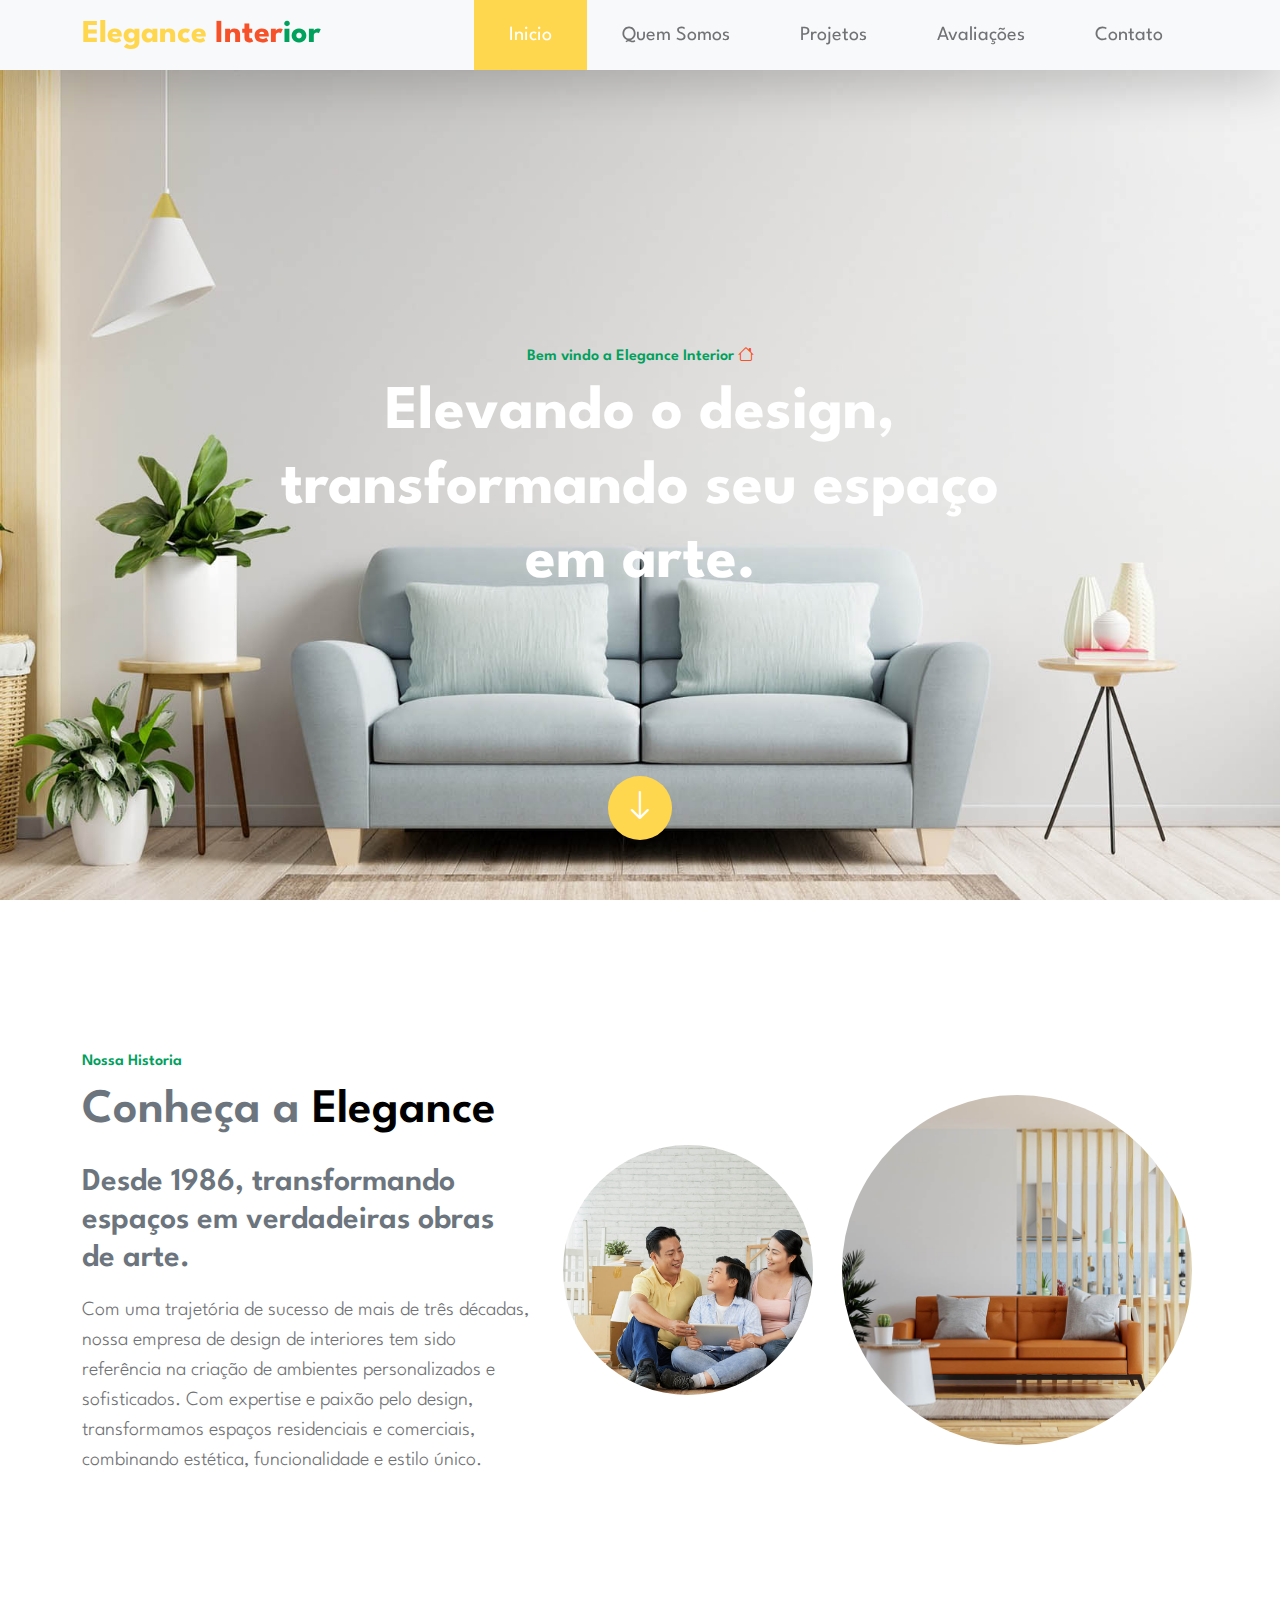
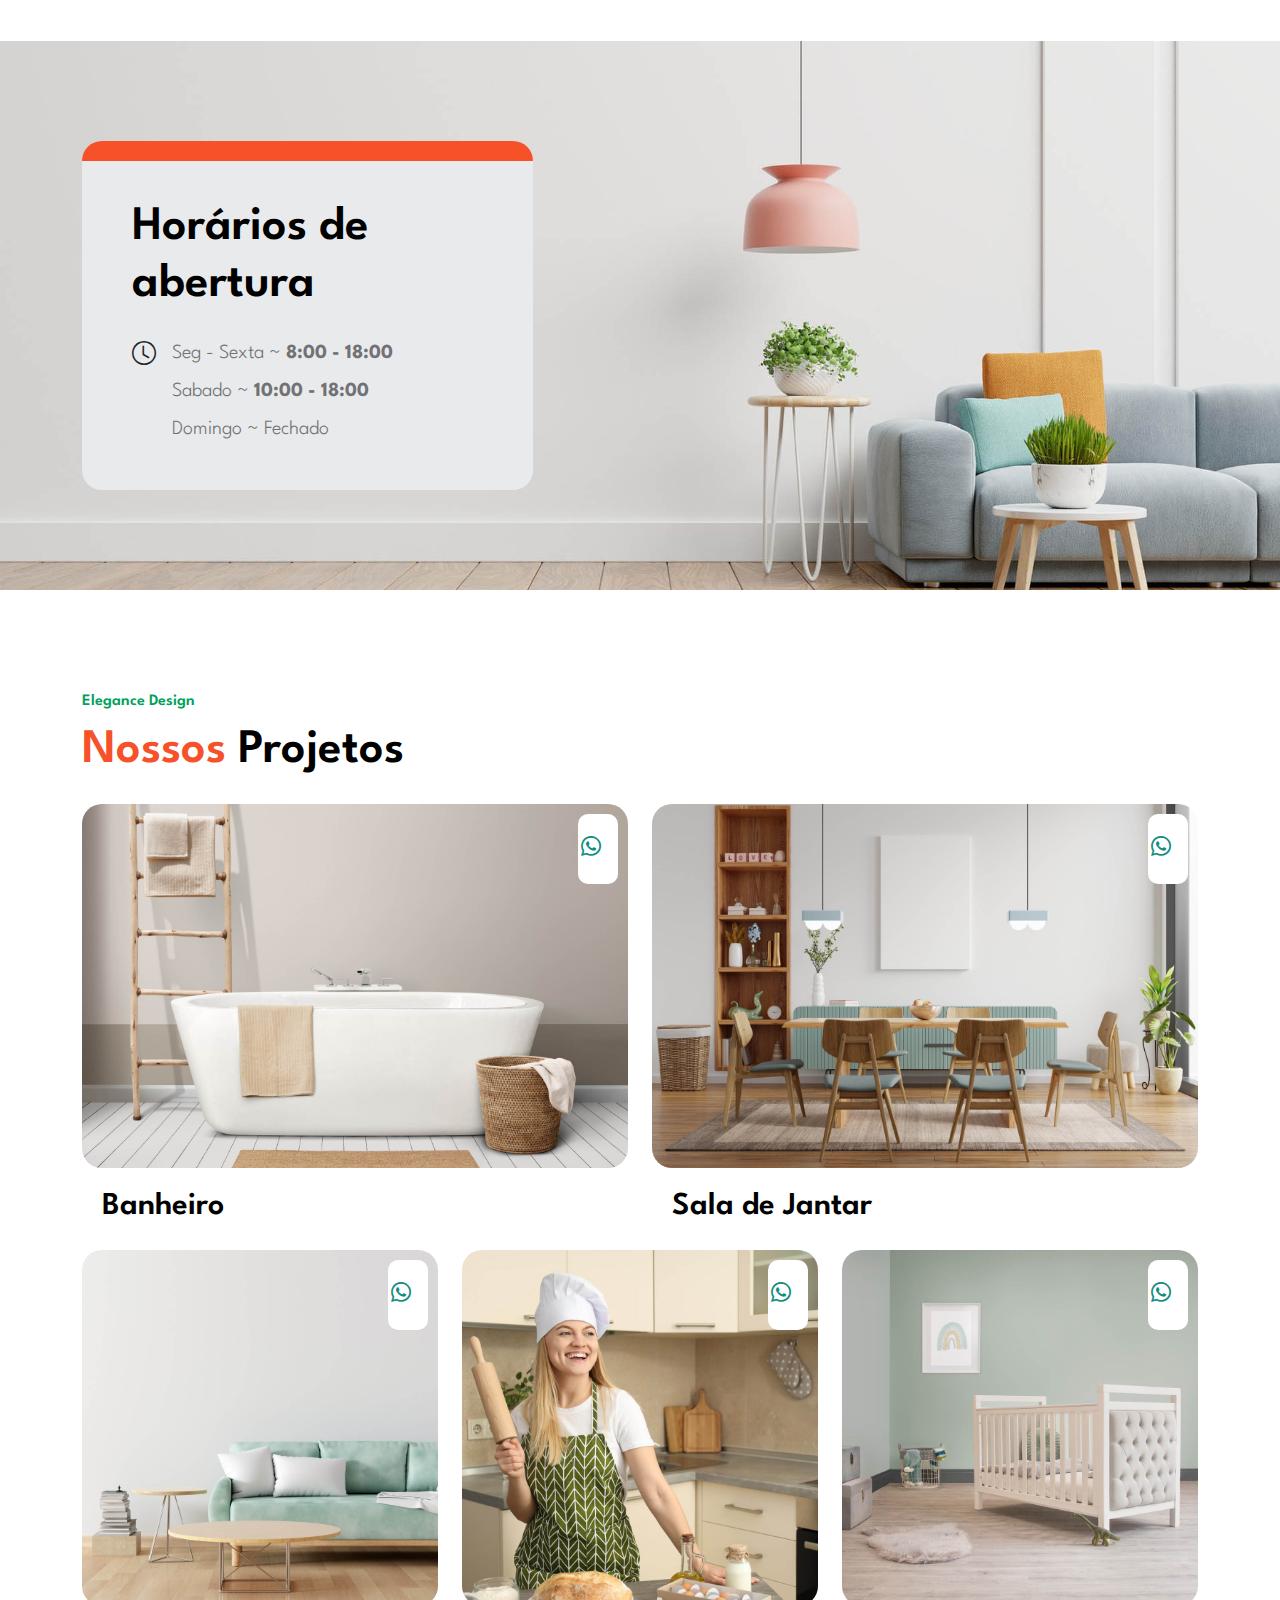
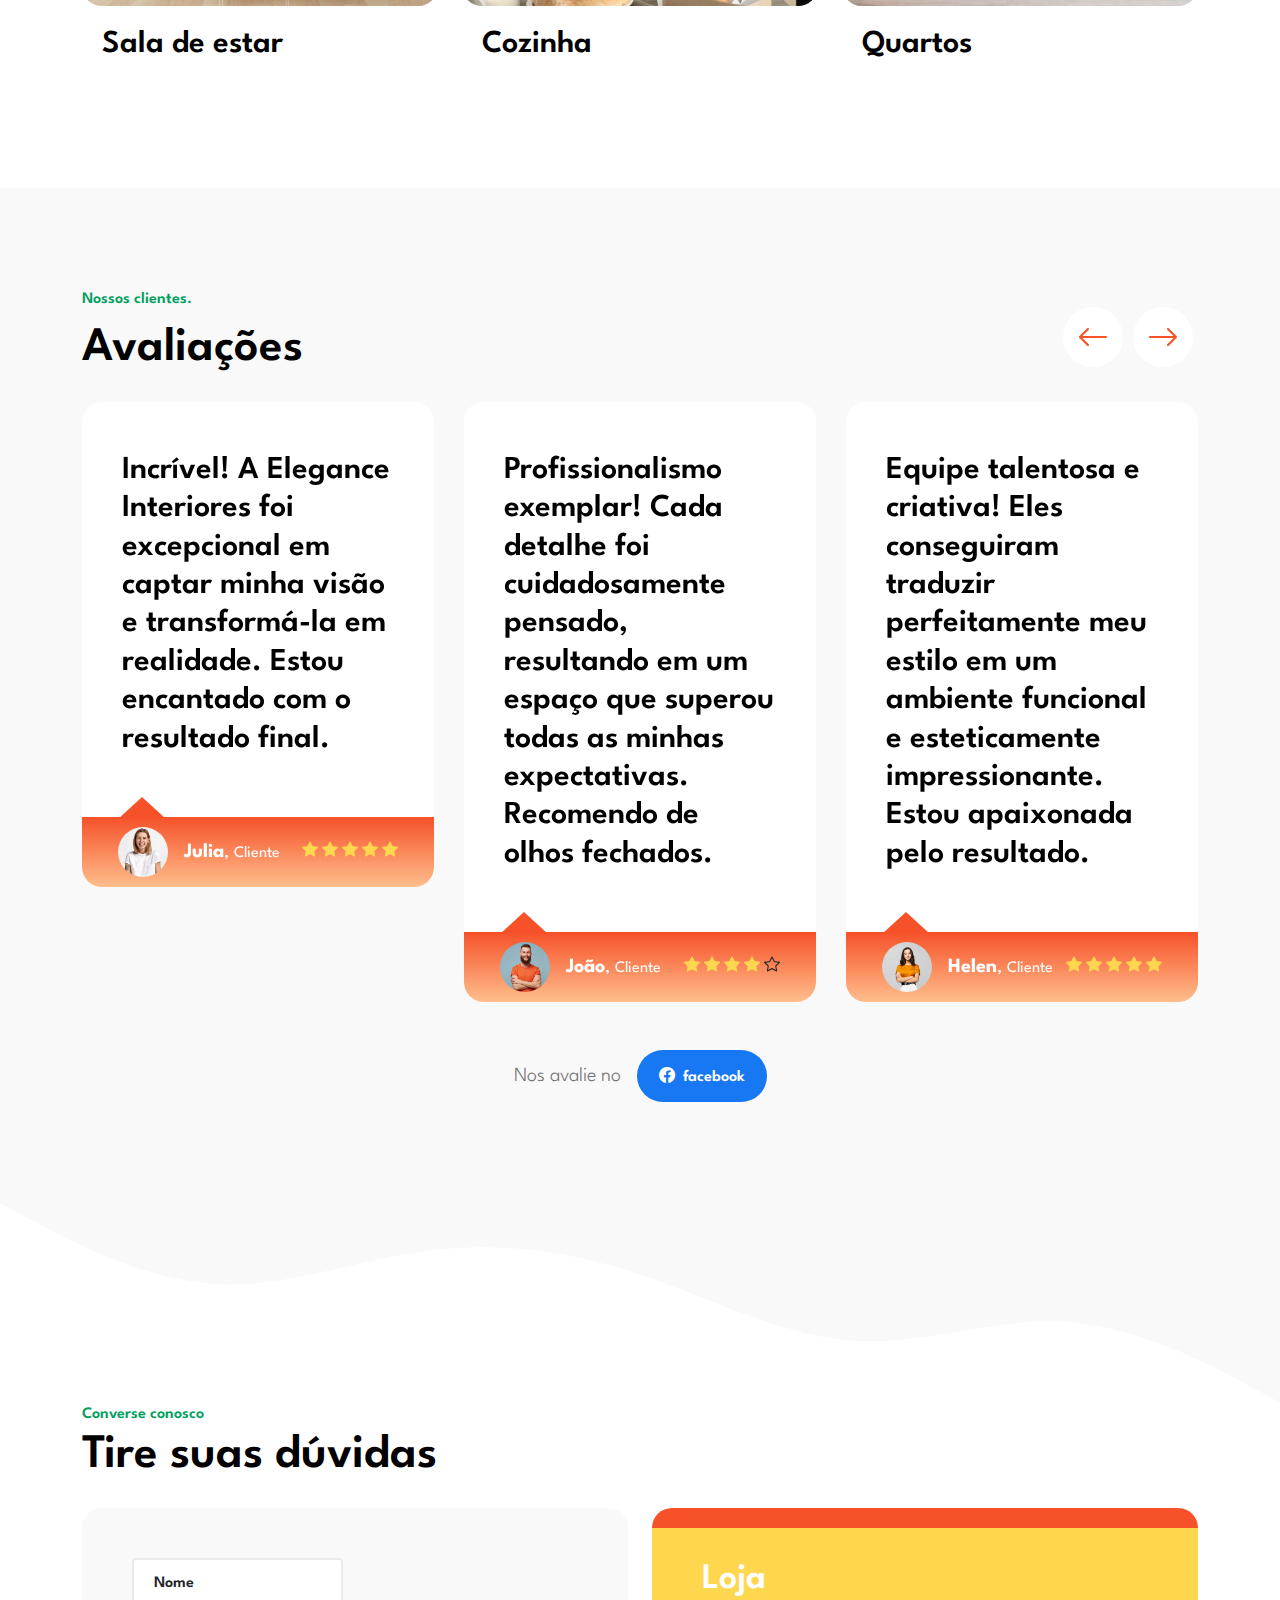
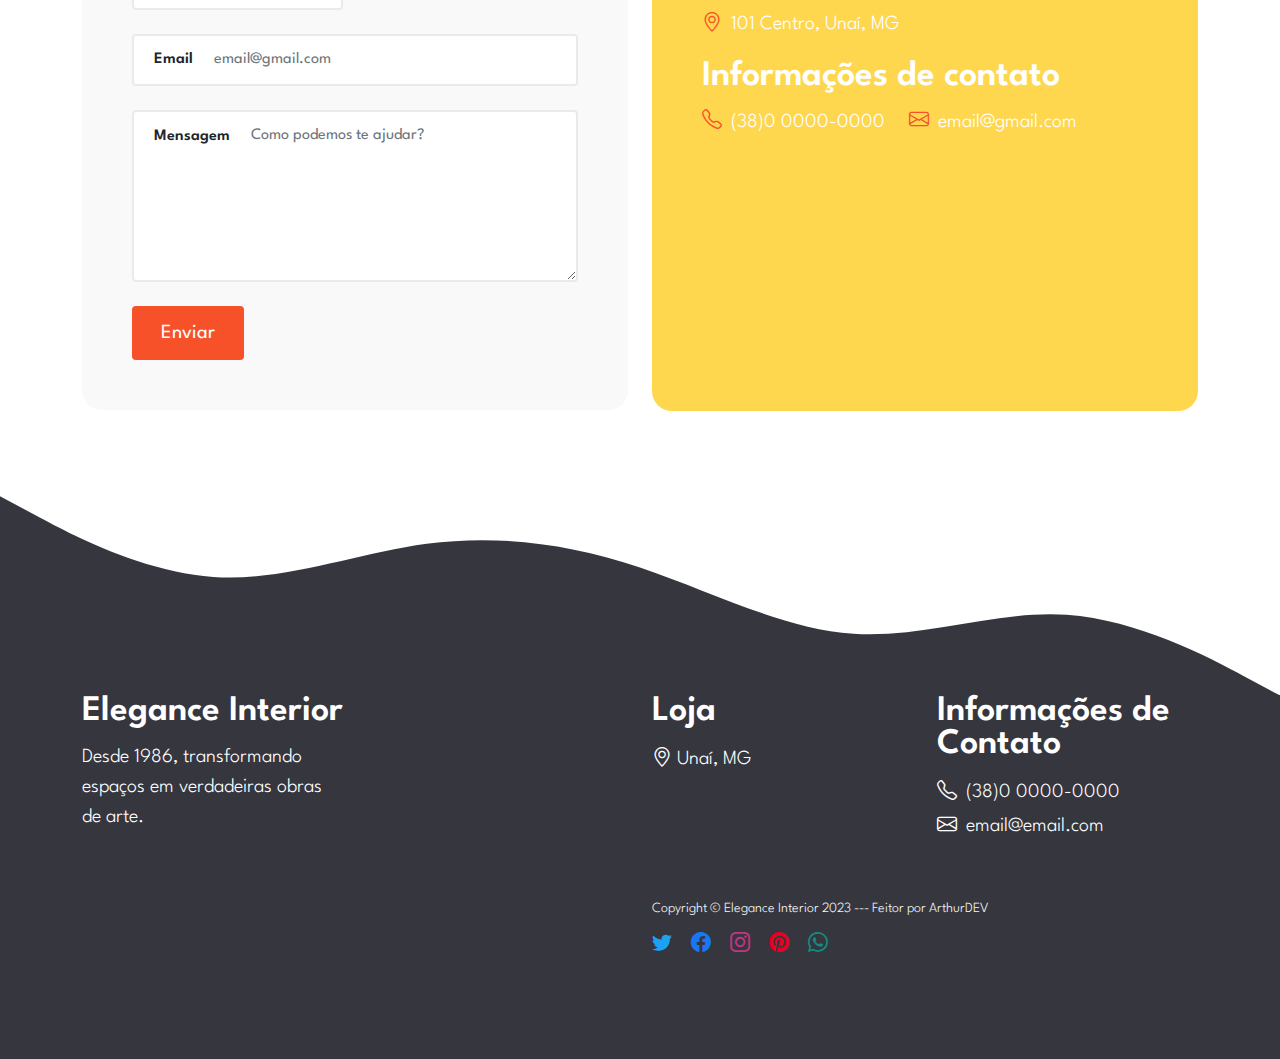
==== index.html @ b5cb1c6e "Add files via upload" ====
<!doctype html>
<html lang="en">
    <head>
        <meta charset="utf-8">
        <meta name="viewport" content="width=device-width, initial-scale=1">

        <meta name="description" content="">
        <meta name="author" content="Tooplate">

        <title>Elegance Interior -  Design de Interiores</title>

        <!-- CSS -->
        <link rel="preconnect" href="https://fonts.googleapis.com">
        
        <link rel="preconnect" href="https://fonts.gstatic.com" crossorigin>

        <link href="https://fonts.googleapis.com/css2?family=League+Spartan:wght@100;300;400;600;700&display=swap" rel="stylesheet">

        <link href="css/bootstrap.min.css" rel="stylesheet">

        <link href="css/bootstrap-icons.css" rel="stylesheet">

        <link href="css/owl.carousel.min.css" rel="stylesheet">

        <link href="css/style.css" rel="stylesheet">
        
<!--

Tooplate 2133 Moso Interior

https://www.tooplate.com/view/2133-moso-interior

Bootstrap 5 HTML CSS Template

-->
    </head>
    
    <body>

        <nav class="navbar navbar-expand-lg bg-light fixed-top shadow-lg">
            <div class="container">
                <a class="navbar-brand" href="index.html">Elegance <span class="tooplate-red">Inter</span><span class="tooplate-green">ior</span></a>

                <button class="navbar-toggler" type="button" data-bs-toggle="collapse" data-bs-target="#navbarNav" aria-controls="navbarNav" aria-expanded="false" aria-label="Toggle navigation">
                    <span class="navbar-toggler-icon"></span>
                </button>

                <div class="collapse navbar-collapse" id="navbarNav">
                    <ul class="navbar-nav ms-auto">
                        <li class="nav-item">
                            <a class="nav-link click-scroll" href="#section_1">Inicio</a>
                        </li>

                        <li class="nav-item">
                            <a class="nav-link click-scroll" href="#section_2">Quem Somos</a>
                        </li>

                        <li class="nav-item">
                            <a class="nav-link click-scroll" href="shop-detail.html" id="navbarLightDropdownMenuLink" data-bs-toggle="dropdown">Projetos</a>
                        </li>

                        <li class="nav-item">
                            <a class="nav-link click-scroll" href="#section_4">Avaliações</a>
                        </li>

                        <li class="nav-item">
                            <a class="nav-link click-scroll" href="#section_5">Contato</a>
                        </li>
                    </ul>
                </div>
            </div>
        </nav>

        <main>

            <section class="hero-section hero-slide d-flex justify-content-center align-items-center" id="section_1">
                <div class="container">
                    <div class="row">

                        <div class="col-lg-8 col-12 text-center mx-auto">
                            <div class="hero-section-text">
                                <small class="section-small-title">Bem vindo a Elegance Interior <i class="hero-icon bi-house"></i></small>

                                <h1 class="hero-title text-white mt-2 mb-4">Elevando o design, transformando seu espaço em arte.</h1>

                              

                                <div class="hero-btn d-flex justify-content-center align-items-center">
                                    <a class="bi-arrow-down hero-btn-link smoothscroll" href="#section_2"></a>
                                </div> 
                            </div>
                        </div>

                    </div>
                </div>
            </section>

            <section class="about-section section-padding" id="section_2">
                <div class="container">
                    <div class="row align-items-center">

                        <div class="col-lg-5 col-12">
                            <small class="section-small-title">Nossa Historia</small>

                            <h2 class="mt-2 mb-4"><span class="text-muted">Conheça a </span> Elegance</h2>

                            <h4 class="text-muted mb-3">Desde 1986, transformando espaços em verdadeiras obras de arte.</h4>

                            <p>Com uma trajetória de sucesso de mais de três décadas, nossa empresa de design de interiores tem sido referência na criação de ambientes personalizados e sofisticados. Com expertise e paixão pelo design, transformamos espaços residenciais e comerciais, combinando estética, funcionalidade e estilo único.</p>
                        </div>

                        <div class="col-lg-3 col-md-5 col-5 mx-lg-auto">
                            <img src="images/sharing-design-ideas-with-family.jpg" class="about-image about-image-small img-fluid" alt="">
                        </div>

                        <div class="col-lg-4 col-md-7 col-7">
                            <img src="images/living-room-interior-wall-mockup-warm-tones-with-leather-sofa-which-is-kitchen-3d-rendering.jpg" class="about-image img-fluid" alt="">
                        </div>

                    </div>
                </div>
            </section>


            <section class="featured-section section-padding">
                <div class="container">
                    <div class="row">

                        <div class="col-lg-5 col-12">
                            <div class="custom-block featured-custom-block">
                                <h2 class="mt-2 mb-4">Horários de abertura</h2>

                                <div class="d-flex">
                                    <i class="featured-icon bi-clock me-3"></i>
                                    
                                    <div>
                                        <p class="mb-2">
                                            Seg - Sexta ~
                                            <strong class="d-inline">
                                                8:00 - 18:00
                                            </strong>
                                        </p>

                                        <p class="mb-2">
                                            Sabado ~
                                            <strong class="d-inline">
                                                10:00  - 18:00 
                                            </strong>
                                        </p>

                                        <p>Domingo ~ Fechado</p>
                                    </div>
                                </div>
                            </div>
                        </div>

                    </div>
                </div>
            </section>


            <section class="shop-section section-padding" id="section_3">
                <div class="container">
                    <div class="row">

                        <div class="col-lg-12 col-12">
                            <small class="section-small-title">Elegance Design </small>

                            <h2 class="mt-2 mb-4"><span class="tooplate-red">Nossos </span> Projetos</h2>
                        </div>

                        <div class="col-lg-6 col-12">
                            <div class="shop-thumb">
                                <div class="shop-image-wrap">
                                    <a href="shop-detail.html">
                                        <img src="images/shop/minimal-bathroom-interior-design-with-wooden-furniture.jpg" class="shop-image img-fluid" alt="">
                                    </a>

                                    <div class="shop-icons-wrap">
                                        <div class="shop-icons d-flex flex-column align-items-center">
                                            <a href="#" class="social-icon-link social-icon-whatsapp bi-whatsapp"></a>
                                        </div>

                                        
                                    </div>

                                    <div class="shop-btn-wrap">
                                        <a href="shop-detail.html" class="shop-btn custom-btn btn d-flex align-items-center align-items-center">Ver fotos</a>
                                    </div>
                                </div>

                                <div class="shop-body">
                                    <h4>Banheiro</h4>
                                </div>
                            </div>
                        </div>

                        <div class="col-lg-6 col-12">
                            <div class="shop-thumb">
                                <div class="shop-image-wrap">
                                    <a href="shop-detail.html">
                                        <img src="images/shop/mock-up-poster-modern-dining-room-interior-design-with-white-empty-wall.jpg" class="shop-image img-fluid" alt="">
                                    </a>

                                    <div class="shop-icons-wrap">
                                        <div class="shop-icons d-flex flex-column align-items-center">
                                            <a href="#" class="social-icon-link social-icon-whatsapp bi-whatsapp"></a>
                                        </div>
                                    </div>

                                    <div class="shop-btn-wrap">
                                        <a href="shop-detail.html" class="shop-btn custom-btn btn d-flex align-items-center align-items-center">Ver fotos</a>
                                    </div>
                                </div>

                                <div class="shop-body">
                                    <h4>Sala de Jantar</h4>
                                </div>
                            </div>
                        </div>

                        <div class="col-lg-4 col-12">
                            <div class="shop-thumb">
                                <div class="shop-image-wrap">
                                    <a href="shop-detail.html">
                                        <img src="images/shop/green-sofa-white-living-room-with-blank-table-mockup.jpg" class="shop-image img-fluid" alt="">
                                    </a>

                                    <div class="shop-icons-wrap">
                                        <div class="shop-icons d-flex flex-column align-items-center">
                                            <a href="#" class="social-icon-link social-icon-whatsapp bi-whatsapp"></a>
                                        </div>
                                    </div>
                                    
                                    <div class="shop-btn-wrap">
                                        <a href="shop-detail.html" class="shop-btn custom-btn btn d-flex align-items-center align-items-center">Ver fotos</a>
                                    </div>
                                </div>

                                <div class="shop-body">
                                    <h4>Sala de estar</h4>
                                </div>
                            </div>
                        </div>

                        <div class="col-lg-4 col-12">
                            <div class="shop-thumb">
                                <div class="shop-image-wrap">
                                    <a href="shop-detail.html">
                                        <img src="images/shop/concept-home-cooking-with-female-chef.jpg" class="shop-image img-fluid" alt="">
                                    </a>

                                    <div class="shop-icons-wrap">
                                        <div class="shop-icons d-flex flex-column align-items-center">
                                            <a href="#" class="social-icon-link social-icon-whatsapp bi-whatsapp"></a>
                                        </div>               
                                    </div>

                                    <div class="shop-btn-wrap">
                                        <a href="shop-detail.html" class="shop-btn custom-btn btn d-flex align-items-center align-items-center">Ver fotos</a>
                                    </div>
                                </div>

                                <div class="shop-body">
                                    <h4>Cozinha</h4>
                                </div>
                            </div>
                        </div>

                        <div class="col-lg-4 col-12">
                            <div class="shop-thumb">
                                <div class="shop-image-wrap">
                                    <a href="shop-detail.html">
                                        <img src="images/shop/childrens-bed-nursery-cot-velvet-childrens-room.jpg" class="shop-image img-fluid" alt="">
                                    </a>

                                    <div class="shop-icons-wrap">
                                        <div class="shop-icons d-flex flex-column align-items-center">
                                            <a href="#" class="social-icon-link social-icon-whatsapp bi-whatsapp"></a>
                                        </div>
                                    </div>

                                    <div class="shop-btn-wrap">
                                        <a href="shop-detail.html" class="shop-btn custom-btn btn d-flex align-items-center align-items-center">Ver fotos</a>
                                    </div>
                                </div>

                                <div class="shop-body">
                                    <h4>Quartos</h4>
                                </div>
                            </div>
                        </div>
                        <!--    
                        <div class="col-lg-12 col-12">
                            <nav aria-label="Page navigation example">
                                <ul class="pagination justify-content-center">
                                    <li class="page-item">
                                        <a class="page-link" href="#" aria-label="Previous">
                                            <span aria-hidden="true">&laquo;</span>
                                        </a>
                                    </li>

                                    <li class="page-item active" aria-current="page">
                                        <a class="page-link" href="#">1</a>
                                    </li>
                                    
                                    <li class="page-item">
                                        <a class="page-link" href="#">2</a>
                                    </li>
                                    
                                    <li class="page-item">
                                        <a class="page-link" href="#">3</a>
                                    </li>

                                    <li class="page-item">
                                        <a class="page-link" href="#">4</a>
                                    </li>

                                    <li class="page-item">
                                        <a class="page-link" href="#">5</a>
                                    </li>
                                    
                                    <li class="page-item">
                                        <a class="page-link" href="#" aria-label="Next">
                                            <span aria-hidden="true">&raquo;</span>
                                        </a>
                                    </li>
                                </ul>
                            </nav>
                        </div>
                        !--> 
                    </div>
                </div>
            </section>


            <section class="reviews-section section-padding pb-0" id="section_4">
                <div class="container">
                    <div class="row">

                        <div class="col-lg-12 col-12">
                            <small class="section-small-title">Nossos clientes.</small>

                            <h2 class="mt-2 mb-4">Avaliações</h2>

                            <div class="owl-carousel reviews-carousel">
                                <div class="reviews-thumb">
                                    <div class="reviews-body">
                                        <h4>Incrível! A Elegance Interiores foi excepcional em captar minha visão e transformá-la em realidade. Estou encantado com o resultado final.</h4>
                                    </div>

                                    <div class="reviews-bottom reviews-bottom-up d-flex align-items-center">
                                        <img src="images/avatar/pretty-blonde-woman-wearing-white-t-shirt.jpg" class="avatar-image img-fluid" alt="">

                                        <div class="d-flex align-items-center justify-content-between flex-wrap w-100 ms-3">
                                            <p class="text-white mb-0">
                                                <strong>Julia</strong>, <small>Cliente</small>
                                            </p>

                                            <div class="reviews-icons">
                                                <i class="bi-star-fill"></i>
                                                <i class="bi-star-fill"></i>
                                                <i class="bi-star-fill"></i>
                                                <i class="bi-star-fill"></i>
                                                <i class="bi-star-fill"></i>
                                            </div>
                                        </div>
                                    </div>
                                </div>

                                <div class="reviews-thumb">
                                    <div class="reviews-body">
                                        <h4>Profissionalismo exemplar! Cada detalhe foi cuidadosamente pensado, resultando em um espaço que superou todas as minhas expectativas. Recomendo de olhos fechados.</h4>
                                    </div>

                                    <div class="reviews-bottom reviews-bottom-up d-flex align-items-center">
                                        <img src="images/avatar/studio-portrait-emotional-happy-funny-smiling-boyfriend-man-with-heavy-beard-stands-with-arms-crossed-dressed-red-t-shirt-isolated-blue.jpg" class="avatar-image img-fluid" alt="">

                                        <div class="d-flex align-items-center justify-content-between flex-wrap w-100 ms-3">
                                            <p class="text-white mb-0">
                                                <strong>João</strong>, <small>Cliente</small>
                                            </p>

                                            <div class="reviews-icons">
                                                <i class="bi-star-fill"></i>
                                                <i class="bi-star-fill"></i>
                                                <i class="bi-star-fill"></i>
                                                <i class="bi-star-fill"></i>
                                                <i class="bi-star"></i>
                                            </div>
                                        </div>
                                    </div>
                                </div>

                                <div class="reviews-thumb">
                                    <div class="reviews-body">
                                        <h4>Equipe talentosa e criativa! Eles conseguiram traduzir perfeitamente meu estilo em um ambiente funcional e esteticamente impressionante. Estou apaixonada pelo resultado.</h4>
                                    </div>

                                    <div class="reviews-bottom reviews-bottom-up d-flex align-items-center">
                                        <img src="images/avatar/portrait-beautiful-young-woman-standing-grey-wall.jpg" class="avatar-image img-fluid" alt="">

                                        <div class="d-flex align-items-center justify-content-between flex-wrap w-100 ms-3">
                                            <p class="text-white mb-0">
                                                <strong>Helen</strong>, <small>Cliente</small>
                                            </p>

                                            <div class="reviews-icons">
                                                <i class="bi-star-fill"></i>
                                                <i class="bi-star-fill"></i>
                                                <i class="bi-star-fill"></i>
                                                <i class="bi-star-fill"></i>
                                                <i class="bi-star-fill"></i>
                                            </div>
                                        </div>
                                    </div>
                                </div>

                                <div class="reviews-thumb">
                                    <div class="reviews-body">
                                        <h4>Serviço impecável! A Elegance Interiores foi extremamente profissional, atenta aos prazos e sempre disponível para esclarecer minhas dúvidas.</h4>
                                    </div>

                                    <div class="reviews-bottom reviews-bottom-up d-flex align-items-center">
                                        <img src="images/avatar/portrait-young-redhead-bearded-male-wears-white-t-shirt-keeps-his-eyes-closed-smiling-feels-happy-yellow.jpg" class="avatar-image img-fluid" alt="">

                                        <div class="d-flex align-items-center justify-content-between flex-wrap w-100 ms-3">
                                            <p class="text-white mb-0">
                                                <strong>Pedro</strong>, <small>Cliente</small>
                                            </p>

                                            <div class="reviews-icons">
                                                <i class="bi-star-fill"></i>
                                                <i class="bi-star-fill"></i>
                                                <i class="bi-star-fill"></i>
                                                <i class="bi-star-fill"></i>
                                                <i class="bi-star"></i>
                                            </div>
                                        </div>
                                    </div>
                                </div>

                                <div class="reviews-thumb">
                                    <div class="reviews-body">
                                        <h4>Experiência incrível! A Elegance Interiores trouxe vida e personalidade ao meu espaço.</h4>
                                    </div>

                                    <div class="reviews-bottom reviews-bottom-up d-flex align-items-center">
                                        <img src="images/avatar/portrait-young-beautiful-woman-gesticulating.jpg" class="avatar-image img-fluid" alt="">

                                        <div class="d-flex align-items-center justify-content-between flex-wrap w-100 ms-3">
                                            <p class="text-white mb-0">
                                                <strong>Susan</strong>, <small>Cliente</small>
                                            </p>

                                            <div class="reviews-icons">
                                                <i class="bi-star-fill"></i>
                                                <i class="bi-star-fill"></i>
                                                <i class="bi-star-fill"></i>
                                                <i class="bi-star-fill"></i>
                                                <i class="bi-star-fill"></i>
                                            </div>
                                        </div>
                                    </div>
                                </div>
                            </div>

                            <div class="col-lg-12 col-12">
                                <p class="d-flex justify-content-center align-items-center mt-lg-5">Nos avalie no <a href="#" class="custom-btn btn ms-3"><i class="bi-facebook me-2"></i>facebook</a></p>
                            </div>
                        </div>

                    </div>
                </div>
            </section>


            <section class="contact-section" id="section_5">
                <svg xmlns="http://www.w3.org/2000/svg" viewBox="0 0 1440 320"><path fill="#f9f9f9" fill-opacity="1" d="M0,96L40,117.3C80,139,160,181,240,186.7C320,192,400,160,480,149.3C560,139,640,149,720,176C800,203,880,245,960,250.7C1040,256,1120,224,1200,229.3C1280,235,1360,277,1400,298.7L1440,320L1440,0L1400,0C1360,0,1280,0,1200,0C1120,0,1040,0,960,0C880,0,800,0,720,0C640,0,560,0,480,0C400,0,320,0,240,0C160,0,80,0,40,0L0,0Z"></path></svg>
                <div class="container">
                    <div class="row">

                        <div class="col-lg-12 col-12">
                            <small class="section-small-title">Converse conosco</small>

                            <h2 class="mb-4">Tire suas dúvidas</h2>
                        </div>

                        <div class="col-lg-6 col-12">
                            <form class="custom-form contact-form" action="#" method="post" role="form">
                                <div class="row">
                                    <div class="col-lg-6 col-md-6 col-12">
                                        <div class="input-group align-items-center">
                                            <label for="first-name">Nome</label>

                                            <input type="text" name="first-name" id="first-name" class="form-control" required>
                                        </div>
                                    </div>

                                    
                                </div>

                                <div class="input-group align-items-center">
                                    <label for="email">Email </label>

                                     <input type="email" name="email" id="email" pattern="[^ @]*@[^ @]*" class="form-control" placeholder="email@gmail.com" required>
                                </div>

                                <div class="input-group textarea-group">
                                    <label for="message">Mensagem</label>

                                    <textarea name="message" rows="6" class="form-control" id="message" placeholder="Como podemos te ajudar?"></textarea>
                                </div>

                                <div class="col-lg-3 col-md-4 col-6">
                                    <button type="submit" class="form-control">Enviar</button>
                                </div>
                            </form>
                        </div>

                        <div class="col-lg-6 col-12 mt-5 mt-lg-0">
                            <div class="custom-block">

                                <h3 class="text-white mb-2">Loja</h3>

                                <p class="text-white mb-2">
                                    <i class="contact-icon bi-geo-alt me-1"></i>

                                    101 Centro, Unaí, MG
                                </p>

                                <h3 class="text-white mt-3 mb-2">Informações de contato</h3>

                                <div class="d-flex flex-wrap">
                                    <p class="text-white mb-2 me-4">
                                        <i class="contact-icon bi-telephone me-1"></i>

                                        <a href="tel: 090-080-0760" class="text-white">
                                            (38)0 0000-0000
                                        </a>
                                    </p>

                                    <p class="text-white">
                                        <i class="contact-icon bi-envelope me-1"></i>

                                        <a href="mailto:info@company.com" class="text-white">
                                            email@gmail.com
                                        </a>
                                    </p>
                                </div>

                                <iframe class="google-map mt-2" src="https://www.google.com/maps/embed?pb=!1m18!1m12!1m3!1d4800.184803804974!2d-0.10174304922518053!3d51.5087879746898!2m3!1f0!2f0!3f0!3m2!1i1024!2i768!4f13.1!3m3!1m2!1s0x487605f6fc62fa3d%3A0xc5a39e7cf4e3a9a4!2sTate%20Modern%20Garden!5e1!3m2!1sen!2smm!4v1679331839559!5m2!1sen!2smm" width="100%" height="220" style="border:0;" allowfullscreen="" loading="lazy"></iframe>
                            </div>
                        </div>

                    </div>
                </div>
            </section>

            <svg xmlns="http://www.w3.org/2000/svg" viewBox="0 0 1440 320"><path fill="#36363e" fill-opacity="1" d="M0,96L40,117.3C80,139,160,181,240,186.7C320,192,400,160,480,149.3C560,139,640,149,720,176C800,203,880,245,960,250.7C1040,256,1120,224,1200,229.3C1280,235,1360,277,1400,298.7L1440,320L1440,320L1400,320C1360,320,1280,320,1200,320C1120,320,1040,320,960,320C880,320,800,320,720,320C640,320,560,320,480,320C400,320,320,320,240,320C160,320,80,320,40,320L0,320Z"></path></svg>            
        </main>

        <footer class="site-footer section-padding">
            <div class="container">
                <div class="row">

                    <div class="col-lg-3 col-md-5 col-12 mb-3">
                        <h3><a href="index.html" class="custom-link mb-1">Elegance Interior</a></h3>

                        <p class="text-white">Desde 1986, transformando espaços em verdadeiras obras de arte.</p>

                    </div>

                    <div class="col-lg-3 col-md-3 col-12 ms-lg-auto mb-3">
                        <h3 class="text-white mb-3">Loja</h3>

                        <p class="text-white mt-2">
                            <i class="bi-geo-alt"></i>
                            Unaí, MG
                        </p>
                    </div>

                    <div class="col-lg-3 col-md-4 col-12 mb-3">
                        <h3 class="text-white mb-3">Informações de Contato</h3>

                            <p class="text-white mb-1">
                                <i class="bi-telephone me-1"></i>

                                <a href="tel: 090-080-0760" class="text-white">
                                    (38)0 0000-0000
                                </a>
                            </p>

                            <p class="text-white mb-0">
                                <i class="bi-envelope me-1"></i>

                                <a href="mailto:info@company.com" class="text-white">
                                    email@email.com
                                </a>
                            </p>
                    </div>

                    <div class="col-lg-6 col-md-7 copyright-text-wrap col-12 d-flex flex-wrap align-items-center mt-4 ms-auto">
                        <p class="copyright-text mb-0 me-4">Copyright © Elegance Interior 2023 --- Feitor por ArthurDEV</p>

                        <ul class="social-icon">
                            <li class="social-icon-item">
                                <a href="#" class="social-icon-link social-icon-twitter bi-twitter"></a>
                            </li>

                            <li class="social-icon-item">
                                <a href="#" class="social-icon-link social-icon-facebook bi-facebook"></a>
                            </li>

                            <li class="social-icon-item">
                                <a href="#" class="social-icon-link social-icon-instagram bi-instagram"></a>
                            </li>

                            <li class="social-icon-item">
                                <a href="#" class="social-icon-link social-icon-pinterest bi-pinterest"></a>
                            </li>

                            <li class="social-icon-item">
                                <a href="#" class="social-icon-link social-icon-whatsapp bi-whatsapp"></a>
                            </li>
                        </ul>
                    </div>

                </div>
            </div>
        </footer>

        <!-- JAVASCRIPT -->
        <script src="js/jquery.min.js"></script>
        <script src="js/bootstrap.min.js"></script>
        <script src="js/click-scroll.js"></script>
        <script src="js/jquery.backstretch.min.js"></script>
        <script src="js/owl.carousel.min.js"></script>
        <script src="js/custom.js"></script>

    </body>
</html>
---- css/style.css ----
/*

Tooplate 2133 Moso Interior

https://www.tooplate.com/view/2133-moso-interior

*/

/*---------------------------------------
  CUSTOM PROPERTIES ( VARIABLES )             
-----------------------------------------*/
:root {
  --white-color:                  #ffffff;
  --primary-color:                #ffd74f;
  --secondary-color:              #f65129;
  --section-bg-color:             #f9f9f9;
  --site-footer-bg-color:         #36363e;
  --custom-btn-bg-color:          #00a05d;
  --dark-color:                   #000000;
  --p-color:                      #717275;
  --border-color:                 #e9eaeb;

  --twitter-color:                #1da1f2;
  --facebook-color:               #1877f2;
  --instagram-color:              #c13584;
  --pinterest-color:              #e60023;
  --whatsapp-color:               #128c7e;

  --body-font-family:             'League Spartan', sans-serif;

  --h1-font-size:                 62px;
  --h2-font-size:                 48px;
  --h3-font-size:                 36px;
  --h4-font-size:                 32px;
  --h5-font-size:                 24px;
  --h6-font-size:                 22px;
  --p-font-size:                  20px;
  --btn-font-size:                16px;
  --copyright-font-size:          14px;

  --border-radius-large:          100px;
  --border-radius-medium:         20px;
  --border-radius-small:          10px;

  --font-weight-thin:             100;
  --font-weight-light:            300;
  --font-weight-normal:           400;
  --font-weight-semibold:         600;
  --font-weight-bold:             700;
}

body {
    background-color: var(--white-color);
    font-family: var(--body-font-family); 
    padding-top: 70px;
}

/*---------------------------------------
  TYPOGRAPHY               
-----------------------------------------*/

h2,
h3,
h4,
h5,
h6 {
  color: var(--dark-color);
}

h1,
h2,
h3,
h4,
h5,
h6 {
  font-weight: var(--font-weight-semibold);
}

h1 {
  font-size: var(--h1-font-size);
  font-weight: var(--font-weight-bold);
}

h2 {
  font-size: var(--h2-font-size);
}

h3 {
  font-size: var(--h3-font-size);
}

h4 {
  font-size: var(--h4-font-size);
}

h5 {
  font-size: var(--h5-font-size);
  line-height: normal;
}

h6 {
  font-size: var(--h6-font-size);
}

p {
  color: var(--p-color);
  font-size: var(--p-font-size);
  font-weight: var(--font-weight-light);
}

ul li {
  color: var(--p-color);
  font-size: var(--p-font-size);
  font-weight: var(--font-weight-normal);
}

a, 
button {
  touch-action: manipulation;
  transition: all 0.3s;
}

a {
  color: var(--p-color);
  text-decoration: none;
}

a:hover {
  color: var(--secondary-color);
}

b,
strong {
  font-weight: var(--font-weight-bold);
}

.tooplate-red {
	color: var(--secondary-color);
}
.tooplate-green {
	color: var(--custom-btn-bg-color);
}


/*---------------------------------------
  SECTION               
-----------------------------------------*/
.section-padding {
  padding-top: 100px;
  padding-bottom: 100px;
}

.section-bg {
  background: var(--section-bg-color);
}

.section-small-title {
  color: var(--custom-btn-bg-color);
  font-size: var(--btn-font-size);
  font-weight: var(--font-weight-semibold);
  display: block;
}

.section-overlay {
  background: rgba(0, 0, 0, 0.25);
  position: absolute;
  top: 0;
  left: 0;
  pointer-events: none;
  width: 100%;
  height: 100%;
}

.custom-block {
  background: var(--primary-color);
  border-top: 20px solid var(--secondary-color);
  border-radius: var(--border-radius-medium);
  position: relative;
  overflow: hidden;
  padding: 30px 50px;
}

.featured-custom-block {
  background: var(--border-color);
}

.shop-detail-custom-block {
  background: transparent;
  border-top: 0;
  border-radius: 0;
  padding: 30px;
}

.pagination {
  margin-top: 30px;
  margin-bottom: 0;
}

.page-link {
  border-color: var(--border-color);
  border-radius: var(--border-radius-large);
  color: var(--p-color);
  font-size: var(--copyright-font-size);
  padding: 0;
  width: 45px;
  height: 45px;
  line-height: 45px;
  text-align: center;
  margin-right: 10px;
  margin-left: 10px;
}

.page-item.active .page-link,
.page-link:hover {
  background: var(--secondary-color);
  border-color: transparent;
  color: var(--white-color);
}

.page-item:first-child .page-link,
.page-item:last-child .page-link {
  border: 0;
  border-radius: var(--border-radius-large);
}

.page-item:not(:first-child) .page-link {
  margin-left: 5px;
}


/*---------------------------------------
  CUSTOM LINK               
-----------------------------------------*/
.custom-link {
  color: var(--p-color);
  position: relative;
  overflow: hidden;
  z-index: 1;
  display: inline-block;
  vertical-align: middle;
  transition: all .3s cubic-bezier(.645,.045,.355,1);
  padding-bottom: 2px;
}

.custom-link::after {
  content: "";
  width: 0;
  height: 2px;
  bottom: 0;
  position: absolute;
  left: auto;
  right: 0;
  z-index: -1;
  transition: width .6s cubic-bezier(.25,.8,.25,1) 0s;
  background: currentColor;
}

.custom-link:hover::after {
  width: 100%;
  left: 0;
  right: auto;
}

.custom-link:hover {
  color: var(--primary-color);
}

.custom-link:hover::after {
  background: var(--custom-btn-bg-color);
}


/*---------------------------------------
  CUSTOM BADGE               
-----------------------------------------*/
.custom-badge {
  background: var(--white-color);
  display: inline-block;
  vertical-align: top;
  position: relative;
  color: var(--secondary-color);
  font-size: var(--copyright-font-size);
  font-weight: var(--font-weight-semibold);
  padding: 10px 10px 6px 10px;
}

.custom-badge::before {
  content: "";
  display: block;
  margin: auto;
  width: 0;
  height: 0;
  border-bottom: 7px solid var(--white-color);
  border-right: 7px solid transparent;
  border-left: 7px solid transparent;
  position: absolute;
  top: -7px;
  right: 0;
  left: 0;
}


/*---------------------------------------
  CUSTOM BUTTON               
-----------------------------------------*/
.custom-btn {
  background: var(--custom-btn-bg-color);
  border: 2px solid transparent;
  border-radius: var(--border-radius-large);
  color: var(--white-color);
  font-size: var(--btn-font-size);
  font-weight: var(--font-weight-semibold);
  line-height: normal;
  padding: 15px 20px;
}

.custom-btn:hover {
  background: transparent;
  border-color: var(--custom-btn-bg-color);
  color: var(--custom-btn-bg-color);
}

.custom-border-btn {
  background: transparent;
  border: 2px solid var(--border-color);
  color: var(--white-color);
}

.custom-border-btn:hover {
  background: var(--white-color);
  border-color: var(--white-color);
  color: var(--secondary-color);
}


/*---------------------------------------
  NAVIGATION              
-----------------------------------------*/
.navbar {
  padding-top: 0;
  padding-bottom: 0;
  transition: all 0.3s;
}

.navbar-brand {
  font-size: var(--h4-font-size);
  font-weight: var(--font-weight-bold);
}

.navbar-brand,
.navbar-brand:hover {
  color: var(--primary-color);
}

.navbar-expand-lg .navbar-nav .nav-link {
  margin-right: 0;
  margin-left: 0;
  padding: 20px 35px;
}

.navbar-nav .nav-link {
  display: inline-block;
  color: var(--p-bg-color);
  font-size: var(--menu-font-size);
  font-weight: var(--font-weight-medium);
  position: relative;
  padding-top: 15px;
  padding-bottom: 15px;
}

.navbar-nav .nav-link.active, 
.navbar-nav .nav-link:hover {
  background: var(--primary-color);
  color: var(--white-color);
}

.dropdown-menu {
  border-radius: 0;
  border: 0;
  padding: 0;
}

.dropdown-item {
  border-bottom: 1px solid var(--border-color);
  display: inline-block;
  color: var(--p-bg-color);
  font-size: var(--menu-font-size);
  font-weight: var(--font-weight-medium);
  position: relative;
  padding-top: 10px;
  padding-bottom: 10px;
}

.dropdown-menu li:last-child .dropdown-item {
  border-bottom: 0;
}

.dropdown-item.active, 
.dropdown-item:active,
.dropdown-item:focus, 
.dropdown-item:hover {
  background: var(--primary-color);
  color: var(--white-color);
}

.dropdown-toggle::after {
  content: "\f282";
  display: inline-block;
  font-family: bootstrap-icons !important;
  font-size: var(--copyright-font-size);
  font-style: normal;
  font-weight: normal !important;
  font-variant: normal;
  text-transform: none;
  line-height: 1;
  vertical-align: -.125em;
  -webkit-font-smoothing: antialiased;
  -moz-osx-font-smoothing: grayscale;
  position: relative;
  left: 2px;
  border: 0;
}

@media screen and (min-width: 992px) {
  .dropdown:hover .dropdown-menu {
    display: block;
    margin-top: 0;
  }
}

.navbar-toggler {
  border: 0;
  padding: 0;
  cursor: pointer;
  margin: 0;
  width: 30px;
  height: 35px;
  outline: none;
}

.navbar-toggler:focus {
  outline: none;
  box-shadow: none;
}

.navbar-toggler[aria-expanded="true"] .navbar-toggler-icon {
  background: transparent;
}

.navbar-toggler[aria-expanded="true"] .navbar-toggler-icon:before,
.navbar-toggler[aria-expanded="true"] .navbar-toggler-icon:after {
  transition: top 300ms 50ms ease, -webkit-transform 300ms 350ms ease;
  transition: top 300ms 50ms ease, transform 300ms 350ms ease;
  transition: top 300ms 50ms ease, transform 300ms 350ms ease, -webkit-transform 300ms 350ms ease;
  top: 0;
}

.navbar-toggler[aria-expanded="true"] .navbar-toggler-icon:before {
  transform: rotate(45deg);
}

.navbar-toggler[aria-expanded="true"] .navbar-toggler-icon:after {
  transform: rotate(-45deg);
}

.navbar-toggler .navbar-toggler-icon {
  background: var(--dark-color);
  transition: background 10ms 300ms ease;
  display: block;
  width: 30px;
  height: 2px;
  position: relative;
}

.navbar-toggler .navbar-toggler-icon:before,
.navbar-toggler .navbar-toggler-icon:after {
  transition: top 300ms 350ms ease, -webkit-transform 300ms 50ms ease;
  transition: top 300ms 350ms ease, transform 300ms 50ms ease;
  transition: top 300ms 350ms ease, transform 300ms 50ms ease, -webkit-transform 300ms 50ms ease;
  position: absolute;
  right: 0;
  left: 0;
  background: var(--dark-color);
  width: 30px;
  height: 2px;
  content: '';
}

.navbar-toggler .navbar-toggler-icon::before {
  top: -8px;
}

.navbar-toggler .navbar-toggler-icon::after {
  top: 8px;
}


/*---------------------------------------
  SITE HEADER              
-----------------------------------------*/
.site-header {
  background-image: url('../images/empty-living-room-with-blue-sofa-plants-table-empty-white-wall-background-3d-rendering.jpg');
  background-repeat: no-repeat;
  background-position: center;
  background-size: cover;
  padding-top: 150px;
  padding-bottom: 150px;
}


/*---------------------------------------
  HERO              
-----------------------------------------*/
.hero-section {
  position: relative;
  padding-top: 150px;
  padding-bottom: 150px;
  min-height: 580px;
}

@media screen and (min-width: 991px) {
  .hero-section {
    height: calc(100vh - 70px);
  }
}

.hero-form {
  background: var(--white-color);
  border-radius: var(--border-radius-small);
  padding: 40px;
  padding-bottom: 16px;
}

.hero-icon,
.contact-icon {
  color: var(--secondary-color);
}

.hero-btn {
  position: absolute;
  bottom: 0;
  right: 0;
  left: 0;
  margin: 60px auto;
}

.hero-btn-link {
  background: var(--primary-color);
  border-radius: var(--border-radius-large);
  color: var(--white-color);
  font-size: var(--h4-font-size);
  width: 64px;
  height: 64px;
  line-height: 68px;
  text-align: center;
}

.hero-btn-link:hover {
  background: var(--secondary-color);
  color: var(--white-color);
}


/*---------------------------------------
  ABOUT              
-----------------------------------------*/
.about-section {
  padding-top: 150px;
  padding-bottom: 150px;
}

.about-image {
  display: block;
  border-radius: 100%;
  width: 350px;
  height: 350px;
  object-fit: cover;
}

.about-image-small {
  display: block;
  margin: auto;
  width: 250px;
  height: 250px;
}

/*---------------------------------------
  FEATURED              
-----------------------------------------*/
.featured-section {
  background-image: url('../images/empty-living-room-with-blue-sofa-plants-table-empty-white-wall-background-3d-rendering.jpg');
  background-repeat: no-repeat;
  background-position: center;
  background-size: cover;
}

.featured-icon {
  font-size: var(--h5-font-size);
}


/*---------------------------------------
  REVIEWS              
-----------------------------------------*/
.reviews-section {
  background: var(--section-bg-color);
}

.reviews-carousel .owl-item img,
.avatar-image {
  border-radius: var(--border-radius-large);
  width: 50px;
  height: 50px;
  object-fit: cover;
}

.reviews-carousel .owl-nav {
  position: absolute;
  top: -100px;
  right: 0;
}

.reviews-carousel .owl-nav button.owl-next, 
.reviews-carousel .owl-nav button.owl-prev {
  background: var(--white-color);
  border-radius: var(--border-radius-large);
  width: 60px;
  height: 60px;
  margin: 5px;
  transition: all 0.5s;
}

.reviews-carousel .owl-nav button.owl-next:hover, 
.reviews-carousel .owl-nav button.owl-prev:hover {
  background: var(--secondary-color);
}

.reviews-carousel .owl-prev:hover span::before, 
.reviews-carousel .owl-next:hover span::before {
  color: var(--white-color);
}

.reviews-carousel .owl-prev span, 
.reviews-carousel .owl-next span {
  display: block;
  color: transparent;
  width: 60px;
  height: 60px;
  line-height: 60px;
}

.reviews-carousel .owl-prev span::before, 
.reviews-carousel .owl-next span::before {
  font-family: bootstrap-icons;
  display: block;
  font-size: var(--h4-font-size);
  color: var(--secondary-color);
}

.reviews-carousel .owl-prev span::before {
  content: "\f12f";
}

.reviews-carousel .owl-next span::before {
  content: "\f138";
}

.reviews-thumb {
  background: var(--white-color);
  border-radius: var(--border-radius-medium);
  position: relative;
  overflow: hidden;
}

.reviews-body {
  padding: 50px 40px;
}

.reviews-bottom {
  background: var(--secondary-color);
  background: linear-gradient(180deg, rgba(246,81,41,1) 0%, rgba(255,190,140,1) 100%);
  position: relative;
  padding: 10px 36px;
}

.reviews-bottom-up::before {
  content: "";
  display: block;
  margin: auto;
  width: 0;
  height: 0;
  border-bottom: 22px solid var(--secondary-color);
  border-left: 24px solid transparent;
  border-right: 24px solid transparent;
  position: absolute;
  top: -20px;
  left: 36px;
}

.bi-star-fill {
  color: var(--primary-color);
}

.reviews-section .custom-btn {
  background: var(--facebook-color);
}

.reviews-section .custom-btn:hover {
  background: transparent;
  border-color: var(--facebook-color);
  color: var(--facebook-color);
}

.reviews-bottom small {
  font-size: var(--btn-font-size);
  font-weight: var(--font-weight-normal);
}


/*---------------------------------------
  SHOP              
-----------------------------------------*/
.shop-section {
  background: var(--white-color);
}

.shop-listing-page .shop-section {
  padding-bottom: 0;
}

.shop-thumb {
  margin-bottom: 24px;
}

.shop-image-wrap {
  position: relative;
}

.shop-image-wrap:hover .shop-btn-wrap {
  opacity: 1;
}

.shop-icons-wrap {
  position: absolute;
  top: 0;
  right: 0;
  margin: 10px;
  width: 40px;
}

.shop-icons {
  background: var(--white-color);
  border-radius: var(--border-radius-small);
  padding: 20px 15px;
}

.shop-icon {
  line-height: normal;
  margin-bottom: 10px;
}

.shop-icon:last-child {
  margin-bottom: 0;
}

.shop-pricing-text {
  color: var(--secondary-color);
}

.shop-condition-text {
  color: var(--custom-btn-bg-color);
}

.shop-image {
  display: block;
  border-radius: var(--border-radius-medium);
}

.shop-body {
  padding: 20px;
  padding-bottom: 0;
}

.shop-btn-wrap {
  position: absolute;
  top: 50%;
  left: 50%;
  transform: translate(-50%, -50%);
  opacity: 0;
  transition: all 0.5s;
}

.shop-btn {
  background: var(--primary-color);
  font-size: var(--copyright-font-size);
  width: 100px;
  height: 100px;
  text-transform: uppercase;
}

.shop-btn:hover {
  border-color: transparent;
  background: var(--secondary-color);
  color: var(--white-color);
}

.shop-detail-bar {
  padding: 20px;
}

.shop-listing-page .navbar-nav .nav-link.active,
.shop-detail-page .navbar-nav .nav-link.active {
  background: transparent;
  color: var(--p-color);
}

.shop-listing-page .navbar-nav .nav-link.active:hover,
.shop-detail-page .navbar-nav .nav-link.active:hover {
  background: var(--primary-color);
  color: var(--white-color);
}


/*---------------------------------------
  CONTACT               
-----------------------------------------*/
.contact-section {
  background: var(--white-color);
}

.contact-form {
  background: var(--section-bg-color);
  border-radius: var(--border-radius-medium);
  padding: 50px;
}

.contact-form label {
  font-weight: var(--font-weight-semibold);
}

.google-map {
  display: block;
  border-radius: var(--border-radius-medium);
}


/*---------------------------------------
  CUSTOM FORM               
-----------------------------------------*/
.custom-form .input-group {
  background-color: var(--white-color);
  border: 2px solid var(--border-color);
  border-radius: .25rem;
  margin-bottom: 24px;
  padding-left: 20px;
}

.custom-form .textarea-group label {
  margin-top: 13px;
}

.custom-form label {
  margin-right: 10px;
  margin-bottom: 0;
}

.custom-form .form-control {
  background-color: var(--white-color);
  box-shadow: none;
  border: 0;
  color: var(--p-color);
  padding-top: 12px;
  padding-bottom: 12px;
  outline: none;
}

.custom-form .form-control:hover,
.custom-form .form-control:focus {
  border-color: var(--secondary-color);
}

.custom-form button[type="submit"] {
  background: var(--secondary-color);
  border: none;
  color: var(--white-color);
  font-size: var(--p-font-size);
  font-weight: var(--font-weight-normal);
  transition: all 0.3s;
  margin-bottom: 0;
}

.custom-form button[type="submit"]:hover,
.custom-form button[type="submit"]:focus {
  background: var(--primary-color);
  border-color: transparent;
}


/*---------------------------------------
  FILTER FORM              
-----------------------------------------*/
.filter-form {
  border: 1px solid var(--border-color);
  border-radius: var(--border-radius-small);
  padding: 30px;
}

.filter-form-small-title {
  display: block;
  margin-bottom: 10px;
}

.filter-form .form-select {
  border: 2px solid var(--border-color);
}

.filter-form .form-check-label {
  color: var(--p-color);
}


/*---------------------------------------
  SITE FOOTER              
-----------------------------------------*/
.site-footer {
  background: var(--site-footer-bg-color);
  padding-top: 0;
}

.site-footer h3 {
  line-height: normal;
}

.site-footer h3 .custom-link,
.site-footer .social-icon-link:hover {
  color: var(--white-color);
}

.site-footer h3 .custom-link:hover {
  color: var(--primary-color);
}

.copyright-text {
  color: var(--section-bg-color);
  font-size: var(--copyright-font-size);
  margin-top: 10px;
}

.site-footer .social-icon-link {
  margin-top: 10px;
}


/*---------------------------------------
  SOCIAL ICON               
-----------------------------------------*/
.social-icon {
  margin: 0;
  padding: 0;
}

.social-icon-item {
  list-style: none;
  display: inline-block;
  vertical-align: top;
}

.social-icon-link {
  color: var(--p-color);
  font-size: var(--p-font-size);
  display: block;
  margin-right: 15px;
  text-align: center;
}

.social-icon-link:hover {
  color: var(--secondary-color);
}

.social-icon-twitter {
  color: var(--twitter-color);
}

.social-icon-facebook {
  color: var(--facebook-color);
}

.social-icon-instagram {
  color: var(--instagram-color);
}

.social-icon-pinterest {
  color: var(--pinterest-color);
}

.social-icon-whatsapp {
  color: var(--whatsapp-color);
}


/*---------------------------------------
  RESPONSIVE STYLES               
-----------------------------------------*/
@media screen and (max-width: 991px) {
  h1 {
    font-size: 48px;
  }

  h2 {
    font-size: 36px;
  }

  h3 {
    font-size: 32px;
  }

  h4 {
    font-size: 28px;
  }

  h5 {
    font-size: 20px;
  }

  h6 {
    font-size: 18px;
  }

  .section-padding {
    padding-top: 50px;
    padding-bottom: 50px;
  }

  .hero-form {
    padding-bottom: 40px;
  }

  .page-link {
    font-size: 12px;
    width: 40px;
    height: 40px;
    line-height: 40px;
    margin-right: 5px;
    margin-left: 5px;
  }

  .navbar {
    padding-top: 6px;
    padding-bottom: 6px;
  }

  .navbar-expand-lg .navbar-nav .nav-link {
    text-align: center;
    padding: 15px 30px;
    min-width: 125px;
  }

  .about-section {
    padding-top: 75px;
    padding-bottom: 75px;
  }

  .about-image {
    width: 260px;
    height: 260px;
  }

  .about-image-small {
    width: 180px;
    height: 180px;
  }

  .custom-block,
  .contact-form {
    padding: 30px;
  }

  .reviews-thumb {
    margin-bottom: 24px;
  }

  .reviews-body {
    padding: 40px 30px;
  }
}

@media screen and (max-width: 580px) {
  .site-footer {
    text-align: center;
  }
}

@media screen and (max-width: 480px) {
  h1 {
    font-size: 40px;
  }

  h2 {
    font-size: 28px;
  }

  h3 {
    font-size: 26px;
  }

  h4 {
    font-size: 22px;
  }

  h5 {
    font-size: 20px;
  }

  .page-link {
    width: 35px;
    height: 35px;
    line-height: 35px;
  }

  .about-image {
    width: 205px;
    height: 205px;
  }

  .about-image-small {
    width: 145px;
    height: 145px;
  }

  .copyright-text-wrap {
    justify-content: center;
  }
}
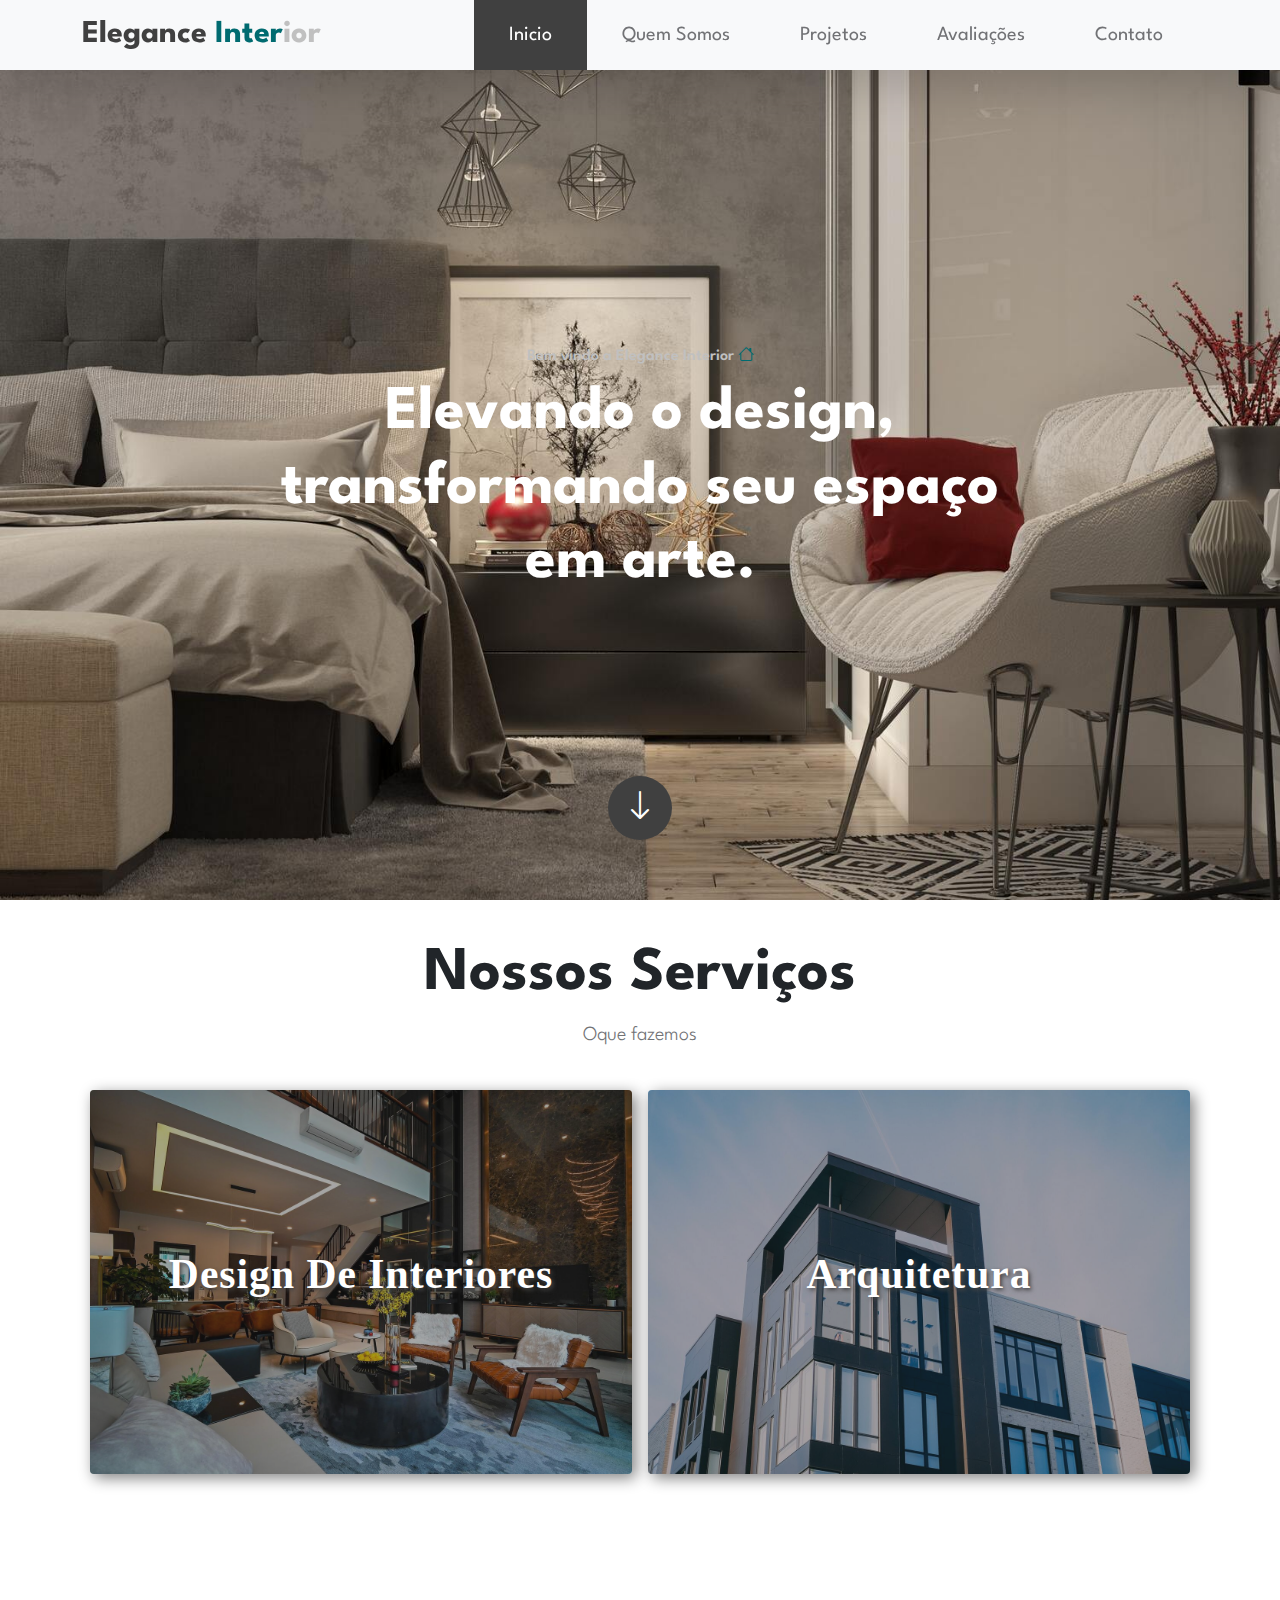
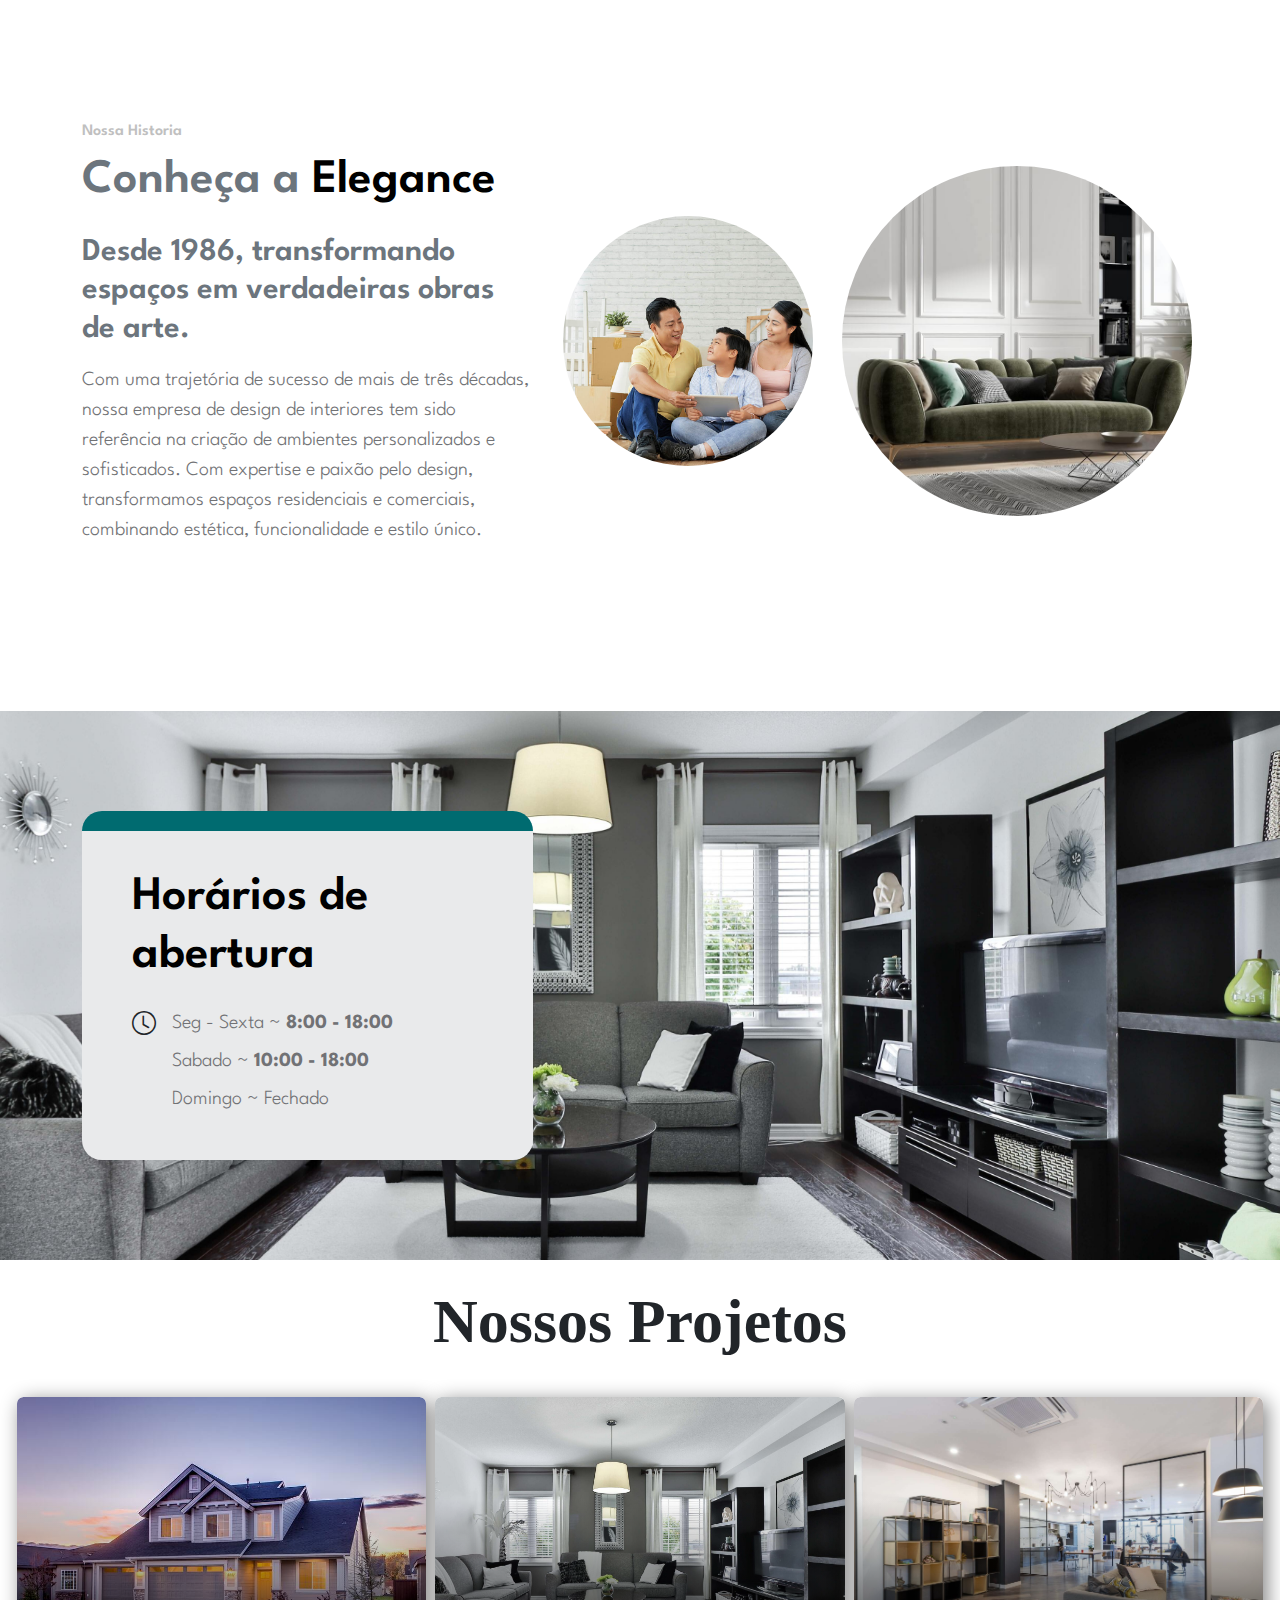
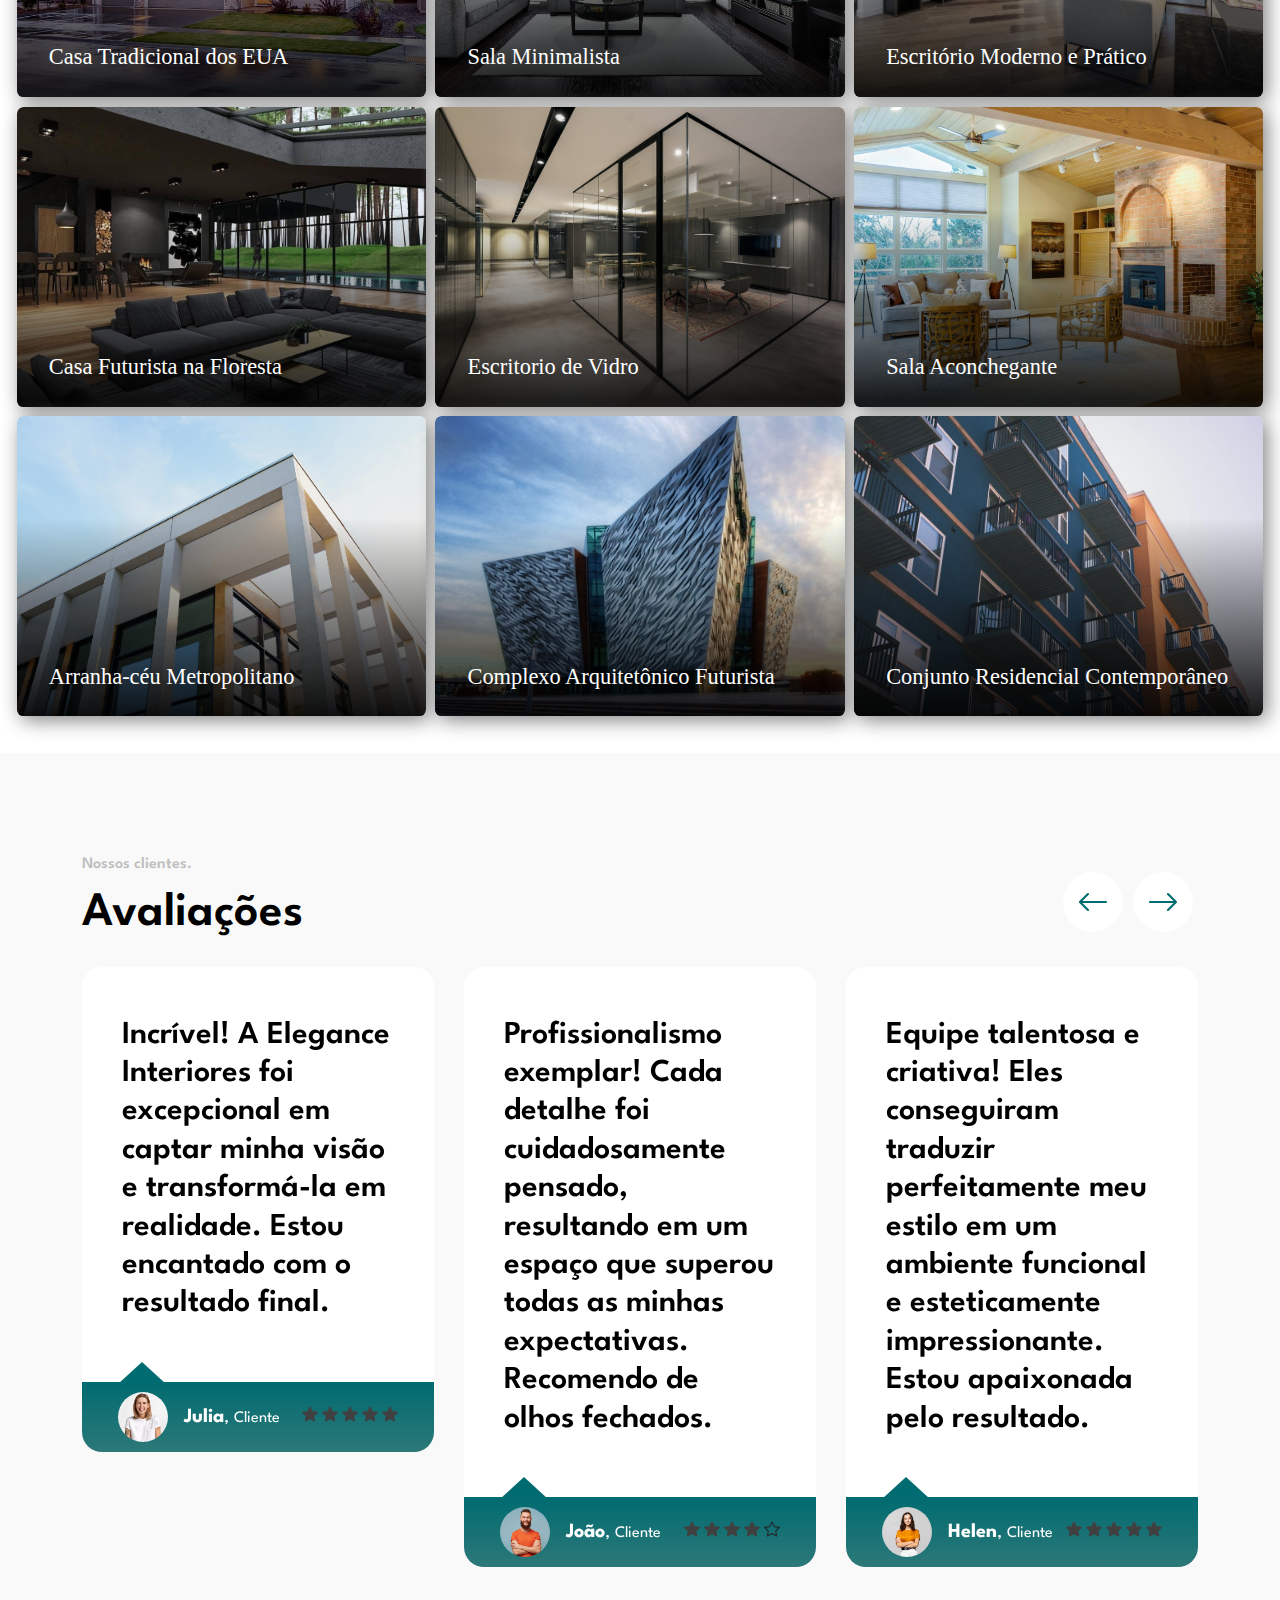
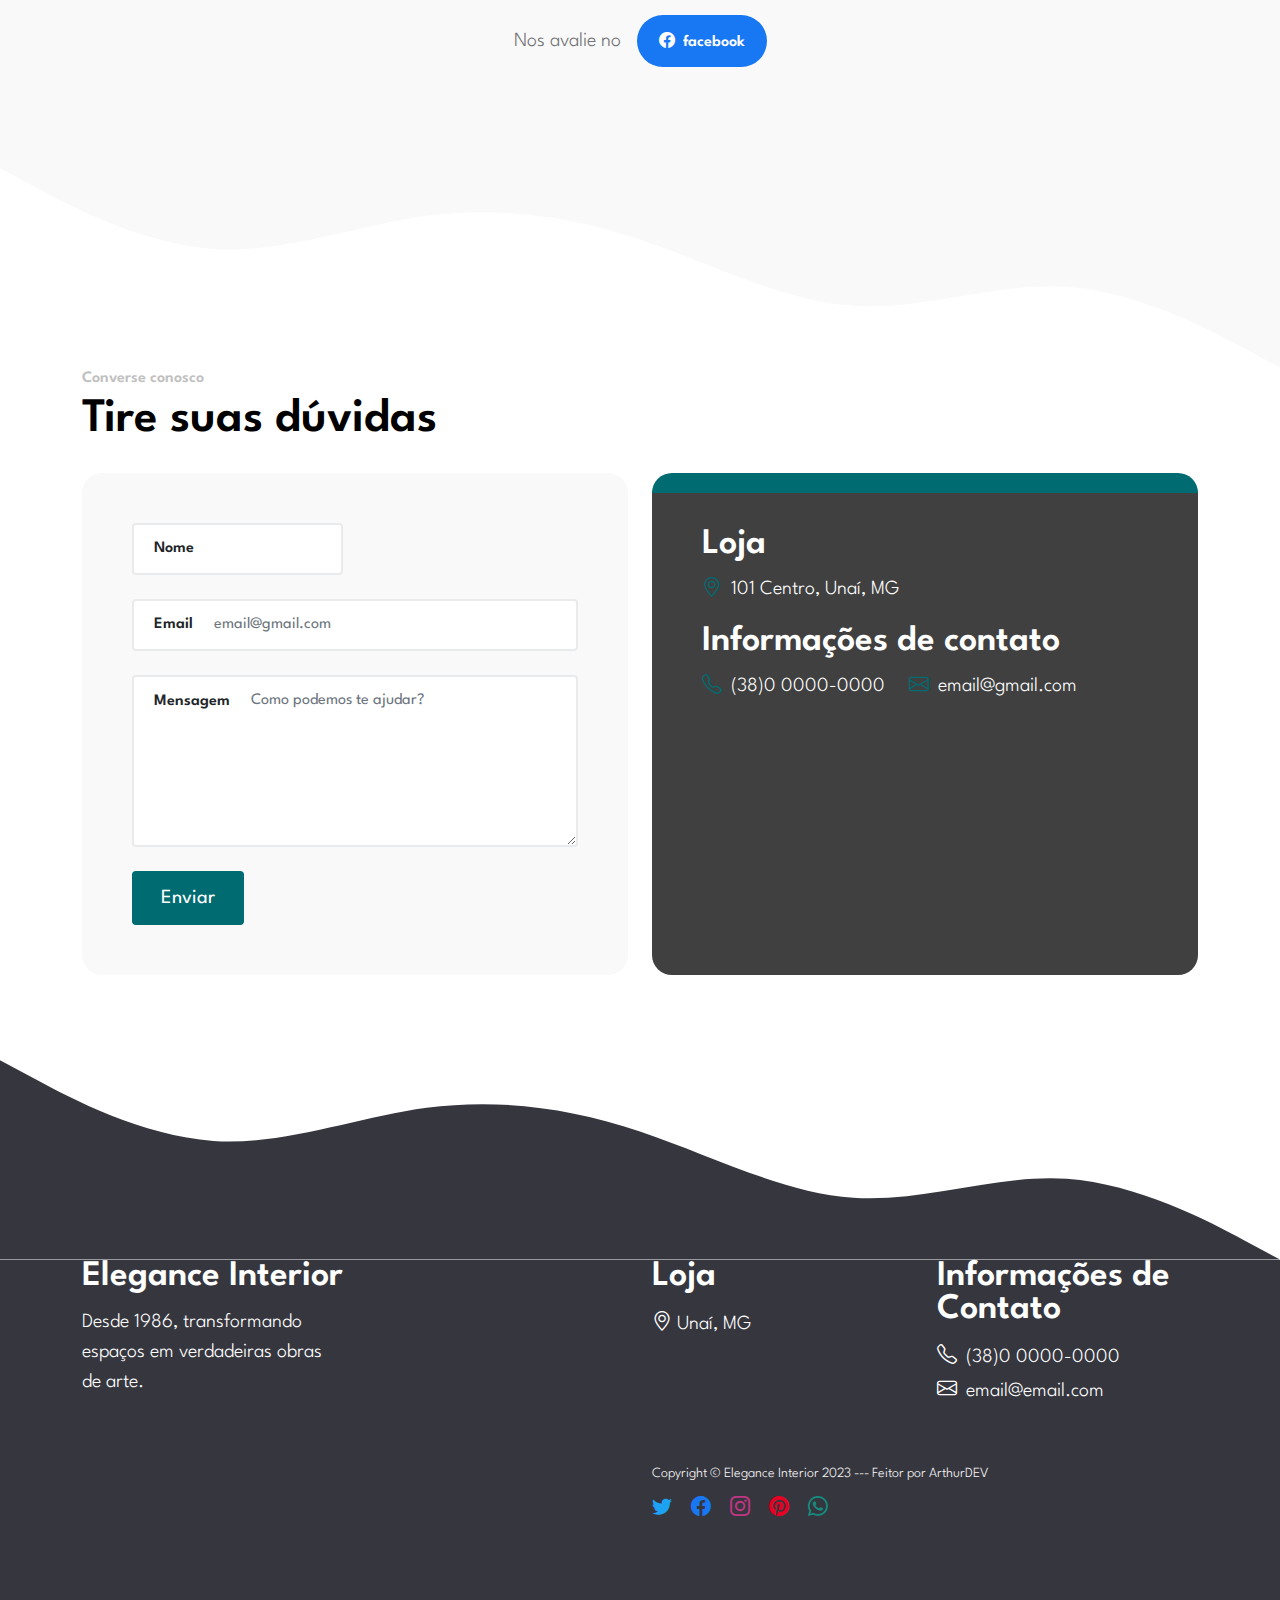
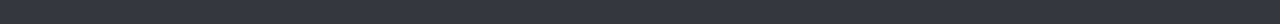
==== commit f83821b6: "Add files via upload" ====
--- a/index.html
+++ b/index.html
@@ -24,15 +24,7 @@
 
         <link href="css/style.css" rel="stylesheet">
         
-<!--
-
-Tooplate 2133 Moso Interior
-
-https://www.tooplate.com/view/2133-moso-interior
-
-Bootstrap 5 HTML CSS Template
-
--->
+
     </head>
     
     <body>
@@ -56,7 +48,7 @@
                         </li>
 
                         <li class="nav-item">
-                            <a class="nav-link click-scroll" href="shop-detail.html" id="navbarLightDropdownMenuLink" data-bs-toggle="dropdown">Projetos</a>
+                            <a class="nav-link click-scroll" href="#section_3">Projetos</a>
                         </li>
 
                         <li class="nav-item">
@@ -95,6 +87,31 @@
                 </div>
             </section>
 
+            <section id="servicos">
+                <h1>Nossos Serviços</h1>
+                <p>Oque fazemos</p>
+
+                <div class="container-lg pt-4 pb-5 d-flex flex-wrap justify-content-center justify-content-lg-start"
+                data-aos="fade-up" data-aos-duration="700">
+                <div class="card mb-5 ms-2 me-2 flex-grow-1">
+                    <img src="img/interior/08.jpg" alt="">
+    
+                    <div class="card-text-content">
+                        <p>Design de Interiores</p>
+                    </div>
+                </div>
+    
+                <div class="card mb-5 ms-2 me-2 flex-grow-1">
+                    <img src="img/construction/08.jpg" alt="">
+    
+                    <div class="card-text-content">
+                        <p>Arquitetura</p>
+                    </div>
+                </div>
+            </div>
+        </div>
+            </section>
+
             <section class="about-section section-padding" id="section_2">
                 <div class="container">
                     <div class="row align-items-center">
@@ -110,11 +127,11 @@
                         </div>
 
                         <div class="col-lg-3 col-md-5 col-5 mx-lg-auto">
-                            <img src="images/sharing-design-ideas-with-family.jpg" class="about-image about-image-small img-fluid" alt="">
+                            <img src="img/avatar/sharing-design-ideas-with-family.jpg" class="about-image about-image-small img-fluid" alt="">
                         </div>
 
                         <div class="col-lg-4 col-md-7 col-7">
-                            <img src="images/living-room-interior-wall-mockup-warm-tones-with-leather-sofa-which-is-kitchen-3d-rendering.jpg" class="about-image img-fluid" alt="">
+                            <img src="img/interior/09.jpg" class="about-image img-fluid" alt="">
                         </div>
 
                     </div>
@@ -158,180 +175,103 @@
                 </div>
             </section>
 
-
-            <section class="shop-section section-padding" id="section_3">
-                <div class="container">
-                    <div class="row">
-
-                        <div class="col-lg-12 col-12">
-                            <small class="section-small-title">Elegance Design </small>
-
-                            <h2 class="mt-2 mb-4"><span class="tooplate-red">Nossos </span> Projetos</h2>
-                        </div>
-
-                        <div class="col-lg-6 col-12">
-                            <div class="shop-thumb">
-                                <div class="shop-image-wrap">
-                                    <a href="shop-detail.html">
-                                        <img src="images/shop/minimal-bathroom-interior-design-with-wooden-furniture.jpg" class="shop-image img-fluid" alt="">
-                                    </a>
-
-                                    <div class="shop-icons-wrap">
-                                        <div class="shop-icons d-flex flex-column align-items-center">
-                                            <a href="#" class="social-icon-link social-icon-whatsapp bi-whatsapp"></a>
-                                        </div>
-
-                                        
-                                    </div>
-
-                                    <div class="shop-btn-wrap">
-                                        <a href="shop-detail.html" class="shop-btn custom-btn btn d-flex align-items-center align-items-center">Ver fotos</a>
-                                    </div>
-                                </div>
-
-                                <div class="shop-body">
-                                    <h4>Banheiro</h4>
-                                </div>
-                            </div>
-                        </div>
-
-                        <div class="col-lg-6 col-12">
-                            <div class="shop-thumb">
-                                <div class="shop-image-wrap">
-                                    <a href="shop-detail.html">
-                                        <img src="images/shop/mock-up-poster-modern-dining-room-interior-design-with-white-empty-wall.jpg" class="shop-image img-fluid" alt="">
-                                    </a>
-
-                                    <div class="shop-icons-wrap">
-                                        <div class="shop-icons d-flex flex-column align-items-center">
-                                            <a href="#" class="social-icon-link social-icon-whatsapp bi-whatsapp"></a>
-                                        </div>
-                                    </div>
-
-                                    <div class="shop-btn-wrap">
-                                        <a href="shop-detail.html" class="shop-btn custom-btn btn d-flex align-items-center align-items-center">Ver fotos</a>
-                                    </div>
-                                </div>
-
-                                <div class="shop-body">
-                                    <h4>Sala de Jantar</h4>
-                                </div>
-                            </div>
-                        </div>
-
-                        <div class="col-lg-4 col-12">
-                            <div class="shop-thumb">
-                                <div class="shop-image-wrap">
-                                    <a href="shop-detail.html">
-                                        <img src="images/shop/green-sofa-white-living-room-with-blank-table-mockup.jpg" class="shop-image img-fluid" alt="">
-                                    </a>
-
-                                    <div class="shop-icons-wrap">
-                                        <div class="shop-icons d-flex flex-column align-items-center">
-                                            <a href="#" class="social-icon-link social-icon-whatsapp bi-whatsapp"></a>
-                                        </div>
-                                    </div>
-                                    
-                                    <div class="shop-btn-wrap">
-                                        <a href="shop-detail.html" class="shop-btn custom-btn btn d-flex align-items-center align-items-center">Ver fotos</a>
-                                    </div>
-                                </div>
-
-                                <div class="shop-body">
-                                    <h4>Sala de estar</h4>
-                                </div>
-                            </div>
-                        </div>
-
-                        <div class="col-lg-4 col-12">
-                            <div class="shop-thumb">
-                                <div class="shop-image-wrap">
-                                    <a href="shop-detail.html">
-                                        <img src="images/shop/concept-home-cooking-with-female-chef.jpg" class="shop-image img-fluid" alt="">
-                                    </a>
-
-                                    <div class="shop-icons-wrap">
-                                        <div class="shop-icons d-flex flex-column align-items-center">
-                                            <a href="#" class="social-icon-link social-icon-whatsapp bi-whatsapp"></a>
-                                        </div>               
-                                    </div>
-
-                                    <div class="shop-btn-wrap">
-                                        <a href="shop-detail.html" class="shop-btn custom-btn btn d-flex align-items-center align-items-center">Ver fotos</a>
-                                    </div>
-                                </div>
-
-                                <div class="shop-body">
-                                    <h4>Cozinha</h4>
-                                </div>
-                            </div>
-                        </div>
-
-                        <div class="col-lg-4 col-12">
-                            <div class="shop-thumb">
-                                <div class="shop-image-wrap">
-                                    <a href="shop-detail.html">
-                                        <img src="images/shop/childrens-bed-nursery-cot-velvet-childrens-room.jpg" class="shop-image img-fluid" alt="">
-                                    </a>
-
-                                    <div class="shop-icons-wrap">
-                                        <div class="shop-icons d-flex flex-column align-items-center">
-                                            <a href="#" class="social-icon-link social-icon-whatsapp bi-whatsapp"></a>
-                                        </div>
-                                    </div>
-
-                                    <div class="shop-btn-wrap">
-                                        <a href="shop-detail.html" class="shop-btn custom-btn btn d-flex align-items-center align-items-center">Ver fotos</a>
-                                    </div>
-                                </div>
-
-                                <div class="shop-body">
-                                    <h4>Quartos</h4>
-                                </div>
-                            </div>
-                        </div>
-                        <!--    
-                        <div class="col-lg-12 col-12">
-                            <nav aria-label="Page navigation example">
-                                <ul class="pagination justify-content-center">
-                                    <li class="page-item">
-                                        <a class="page-link" href="#" aria-label="Previous">
-                                            <span aria-hidden="true">&laquo;</span>
-                                        </a>
-                                    </li>
-
-                                    <li class="page-item active" aria-current="page">
-                                        <a class="page-link" href="#">1</a>
-                                    </li>
-                                    
-                                    <li class="page-item">
-                                        <a class="page-link" href="#">2</a>
-                                    </li>
-                                    
-                                    <li class="page-item">
-                                        <a class="page-link" href="#">3</a>
-                                    </li>
-
-                                    <li class="page-item">
-                                        <a class="page-link" href="#">4</a>
-                                    </li>
-
-                                    <li class="page-item">
-                                        <a class="page-link" href="#">5</a>
-                                    </li>
-                                    
-                                    <li class="page-item">
-                                        <a class="page-link" href="#" aria-label="Next">
-                                            <span aria-hidden="true">&raquo;</span>
-                                        </a>
-                                    </li>
-                                </ul>
-                            </nav>
-                        </div>
-                        !--> 
-                    </div>
-                </div>
-            </section>
+        <section id="section_3">
+            <div class="container-xxl gallery pt-4">
+                <div class="section-title">
+                    <h1>Nossos<span> Projetos</span></h1>
+                </div>
+        
+                    <div class="filter-items" data-aos="fade-up" data-aos-duration="700">
+                        <div class="filter-content" data-item="interior">
+                            <img src="img/exclusive/09.jpg" alt="">
+                            <p class="hover-text">Lorem ipsum dolor, sit amet consectetur adipisicing elit. Voluptatibus at aut, reprehenderit voluptatum sunt numquam dicta quos vero unde nostrum praesentium perferendis maiores.</p>
+                            <div class="project-title-area">
+                                <p class="project-title">Casa Tradicional dos EUA</p>
+                                <p class="project-status"></p>
+                            </div>
+        
+                        </div>
+        
+                        <div class="filter-content" data-item="interior">
+                            <img src="img/exclusive/06.jpg" alt="">
+                            <p class="hover-text">Lorem ipsum, dolor sit amet consectetur adipisicing elit. Ipsum dolorem minus quo incidunt magnam asperiores culpa nisi ipsa voluptatibus et recusandae at ullam reiciendis, voluptatum, numquam facere! Sapiente, maiores voluptatibus!
+                            </p>
+                            <div class="project-title-area">
+                                <p class="project-title">Sala Minimalista</p>
+                                <p class="project-status"></p>
+                            </div>
+                        </div>
+        
+                        <div class="filter-content" data-item="interior">
+                            <img src="img/partitions-index.jpeg" alt="">
+                            <p class="hover-text">Lorem ipsum dolor sit amet consectetur adipisicing elit. Aut vel dolorem laboriosam, unde animi amet tempore laborum quae. Fugiat eius praesentium delectus eaque recusandae tempora? Sint quas libero voluptatum odit?</p>
+                            <div class="project-title-area">
+                                <p class="project-title">Escritório Moderno e Prático</p>
+                                <p class="project-status"></p>
+                            </div>
+                        </div>
+        
+                        <div class="filter-content" data-item="interior">
+                            <img src="img/ceiling-indexx.jpeg" alt="">
+                            <p class="hover-text">Lorem ipsum dolor sit amet consectetur, adipisicing elit. Sed optio vitae aut, nihil a assumenda beatae pariatur dolores ipsa odit fuga alias odio excepturi ea sit laborum neque enim est.</p>
+                            <div class="project-title-area">
+                                <p class="project-title">Casa Futurista na Floresta</p>
+                                <p class="project-status"></p>
+                            </div>
+                        </div>
+        
+                        <div class="filter-content" data-item="interior">
+                            <img src="img/partition-indexx.jpg" alt="">
+                            <p class="hover-text">Lorem ipsum, dolor sit amet consectetur adipisicing elit. Molestiae non nesciunt libero facere inventore sed. Voluptatem possimus provident eligendi ullam molestias iure debitis dolor hic aliquid ipsam quod, sed id?</p>
+                            <div class="project-title-area">
+                                <p class="project-title">Escritorio de Vidro</p>
+                                <p class="project-status"></p>
+                            </div>
+                        </div>
+        
+                        <div class="filter-content" data-item="interior">
+                            <img src="img/exclusive/01.jpg" alt="">
+                            <p class="hover-text">Lorem ipsum dolor sit amet consectetur adipisicing elit. Necessitatibus dolores obcaecati veritatis nisi eius ab, ex excepturi rem, assumenda harum at dignissimos incidunt iusto, nulla quos quasi in atque explicabo.</p>
+                            <div class="project-title-area">
+                                <p class="project-title">Sala Aconchegante</p>
+                                <p class="project-status"></p>
+                            </div>
+                        </div>
+        
+                        <div class="filter-content" data-item="construction">
+                            <img src="img/exclusive/07.jpg" alt="">
+                            <p class="hover-text">Lorem ipsum dolor sit amet consectetur adipisicing elit. Magnam voluptatibus
+                                exercitationem dolorum sit ipsum saepe provident vel repellat reprehenderit.</p>
+                            <div class="project-title-area">
+                                <p class="project-title">Arranha-céu Metropolitano</p>
+                                <p class="project-status"></p>
+                            </div>
+                        </div>
+        
+                        <div class="filter-content" data-item="construction">
+                            <img src="img/exclusive/08.jpg" alt="">
+                            <p class="hover-text">Lorem ipsum dolor sit amet consectetur adipisicing elit. Magnam voluptatibus
+                                exercitationem dolorum sit ipsum saepe provident vel repellat reprehenderit.</p>
+                            <div class="project-title-area">
+                                <p class="project-title">Complexo Arquitetônico Futurista</p>
+                                <p class="project-status"></p>
+                            </div>
+                        </div>
+        
+                        <div class="filter-content" data-item="construction">
+                            <img src="img/construction/07.jpg" alt="">
+                            <p class="hover-text">Lorem ipsum dolor sit amet consectetur adipisicing elit. Magnam voluptatibus
+                                exercitationem dolorum sit ipsum saepe provident vel repellat reprehenderit.</p>
+                            <div class="project-title-area">
+                                <p class="project-title">Conjunto Residencial Contemporâneo</p>
+                                <p class="project-status"></p>
+                            </div>
+                        </div>  
+                       
+                    </div>
+                </div>
+            </div>
+        </section>
 
 
             <section class="reviews-section section-padding pb-0" id="section_4">
@@ -350,7 +290,7 @@
                                     </div>
 
                                     <div class="reviews-bottom reviews-bottom-up d-flex align-items-center">
-                                        <img src="images/avatar/pretty-blonde-woman-wearing-white-t-shirt.jpg" class="avatar-image img-fluid" alt="">
+                                        <img src="img/avatar/pretty-blonde-woman-wearing-white-t-shirt.jpg" class="avatar-image img-fluid" alt="">
 
                                         <div class="d-flex align-items-center justify-content-between flex-wrap w-100 ms-3">
                                             <p class="text-white mb-0">
@@ -374,7 +314,7 @@
                                     </div>
 
                                     <div class="reviews-bottom reviews-bottom-up d-flex align-items-center">
-                                        <img src="images/avatar/studio-portrait-emotional-happy-funny-smiling-boyfriend-man-with-heavy-beard-stands-with-arms-crossed-dressed-red-t-shirt-isolated-blue.jpg" class="avatar-image img-fluid" alt="">
+                                        <img src="img/avatar/studio-portrait-emotional-happy-funny-smiling-boyfriend-man-with-heavy-beard-stands-with-arms-crossed-dressed-red-t-shirt-isolated-blue.jpg" class="avatar-image img-fluid" alt="">
 
                                         <div class="d-flex align-items-center justify-content-between flex-wrap w-100 ms-3">
                                             <p class="text-white mb-0">
@@ -398,7 +338,7 @@
                                     </div>
 
                                     <div class="reviews-bottom reviews-bottom-up d-flex align-items-center">
-                                        <img src="images/avatar/portrait-beautiful-young-woman-standing-grey-wall.jpg" class="avatar-image img-fluid" alt="">
+                                        <img src="img/avatar/portrait-beautiful-young-woman-standing-grey-wall.jpg" class="avatar-image img-fluid" alt="">
 
                                         <div class="d-flex align-items-center justify-content-between flex-wrap w-100 ms-3">
                                             <p class="text-white mb-0">
@@ -422,7 +362,7 @@
                                     </div>
 
                                     <div class="reviews-bottom reviews-bottom-up d-flex align-items-center">
-                                        <img src="images/avatar/portrait-young-redhead-bearded-male-wears-white-t-shirt-keeps-his-eyes-closed-smiling-feels-happy-yellow.jpg" class="avatar-image img-fluid" alt="">
+                                        <img src="img/avatar/portrait-young-redhead-bearded-male-wears-white-t-shirt-keeps-his-eyes-closed-smiling-feels-happy-yellow.jpg" class="avatar-image img-fluid" alt="">
 
                                         <div class="d-flex align-items-center justify-content-between flex-wrap w-100 ms-3">
                                             <p class="text-white mb-0">
@@ -446,7 +386,7 @@
                                     </div>
 
                                     <div class="reviews-bottom reviews-bottom-up d-flex align-items-center">
-                                        <img src="images/avatar/portrait-young-beautiful-woman-gesticulating.jpg" class="avatar-image img-fluid" alt="">
+                                        <img src="img/avatar/portrait-young-beautiful-woman-gesticulating.jpg" class="avatar-image img-fluid" alt="">
 
                                         <div class="d-flex align-items-center justify-content-between flex-wrap w-100 ms-3">
                                             <p class="text-white mb-0">
--- a/css/style.css
+++ b/css/style.css
@@ -11,11 +11,11 @@
 -----------------------------------------*/
 :root {
   --white-color:                  #ffffff;
-  --primary-color:                #ffd74f;
-  --secondary-color:              #f65129;
+  --primary-color:                #404040;
+  --secondary-color:              #006B70;
   --section-bg-color:             #f9f9f9;
   --site-footer-bg-color:         #36363e;
-  --custom-btn-bg-color:          #00a05d;
+  --custom-btn-bg-color:          #C0C0C0;
   --dark-color:                   #000000;
   --p-color:                      #717275;
   --border-color:                 #e9eaeb;
@@ -47,6 +47,14 @@
   --font-weight-normal:           400;
   --font-weight-semibold:         600;
   --font-weight-bold:             700;
+}
+
+*::before,
+*::after {
+    margin: 0;
+    padding: 0;
+    -webkit-box-sizing: border-box;
+    box-sizing: border-box;
 }
 
 body {
@@ -560,6 +568,183 @@
   color: var(--white-color);
 }
 
+/*---------------------------------------
+  SERVIÇOS              
+-----------------------------------------*/
+
+#servicos {
+  text-align: center;
+  margin-top: 38px;
+}
+
+.card {
+  position: relative;
+  height: 24rem;
+  width: calc(90% / 3);
+  min-width: 22rem;
+  overflow: hidden;
+  cursor: pointer;
+  -webkit-box-shadow: 4px 4px 15px gray;
+  box-shadow: 4px 4px 15px gray;
+  border: none !important;
+}
+
+.card::before {
+  position: absolute;
+  content: '';
+  height: 100%;
+  width: 100%;
+  top: 0;
+  left: 0;
+  background: rgba(35, 35, 35, 0.4);
+  pointer-events: none;
+  z-index: 99;
+}
+
+.card img {
+  height: 100%;
+  width: 100%;
+  -o-object-fit: cover;
+  object-fit: cover;
+  -webkit-transition: all 0.8s ease;
+  -o-transition: all 0.8s ease;
+  transition: all 0.8s ease;
+}
+
+.card:hover img {
+  -webkit-transform: scale(1.2);
+  -ms-transform: scale(1.2);
+  transform: scale(1.2);
+}
+
+.card .card-text-content {
+  position: absolute;
+  top: 50%;
+  left: 50%;
+  -webkit-transform: translate(-50%, -50%);
+  -ms-transform: translate(-50%, -50%);
+  transform: translate(-50%, -50%);
+  width: 100%;
+  z-index: 999;
+}
+
+.card .card-text-content p {
+  padding: 0 0.6rem;
+  font-size: 2.6rem;
+  font-weight: 600;
+  letter-spacing: 1px;
+  color: #fff;
+  text-align: center;
+  text-transform: capitalize;
+  text-shadow: 2px 2px 4px #444;
+  font-family: BerlinSansFBDemiBold;
+}
+
+
+
+
+
+/* Service Row
+----------------------- */
+.service-row {
+  position: relative;
+  width: 100%;
+}
+
+
+/* construction */
+.construction-content {
+  display: -webkit-box;
+  display: -ms-flexbox;
+  display: flex;
+}
+
+
+/* interior */
+.interior-content {
+  display: -webkit-box;
+  display: -ms-flexbox;
+  display: flex;
+  -webkit-box-orient: horizontal;
+  -webkit-box-direction: reverse;
+  -ms-flex-direction: row-reverse;
+  flex-direction: row-reverse;
+}
+
+.service-row-img {
+  height: 600px;
+  width: 660px;
+  -webkit-box-shadow: 4px 4px 15px gray;
+  box-shadow: 4px 4px 15px gray;
+}
+
+.service-row-img img {
+  height: 100%;
+  width: 100%;
+  -o-object-fit: cover;
+  object-fit: cover;
+}
+
+.service-row-text {
+  height: 420px;
+  width: 680px;
+  -webkit-box-shadow: 4px 4px 15px silver;
+  box-shadow: 4px 4px 15px silver;
+}
+
+
+/* construnction */
+.construction-text {
+  position: absolute;
+  top: 50%;
+  left: 90%;
+  -webkit-transform: translate(-90%, -50%);
+  -ms-transform: translate(-90%, -50%);
+  transform: translate(-90%, -50%);
+  background: #eee;
+  border-radius: 0.2rem;
+}
+
+
+/* interior */
+.interior-text {
+  position: absolute;
+  top: 50%;
+  left: 10%;
+  -webkit-transform: translate(-10%, -50%);
+  -ms-transform: translate(-10%, -50%);
+  transform: translate(-10%, -50%);
+  background: #eee;
+  border-radius: 0.2rem;
+}
+
+.service-row-text h2 {
+  color: #444;
+  font-size: 2.7rem;
+  font-weight: 600;
+  letter-spacing: 3px;
+  text-transform: uppercase;
+  padding: 2rem 2rem 0 2rem;
+}
+
+.service-row-text h2::first-letter {
+  color: var(--color-base);
+  font-size: 3.2rem;
+  font-weight: 600;
+}
+
+.service-row-text p {
+  color: #444;
+  font-size: 1.1rem;
+  padding: 2rem 2rem 0 2rem;
+}
+
+.service-row-text p a {
+  padding: 0.6rem 1rem;
+  border: 2px solid var(--color-base);
+}
+
+
 
 /*---------------------------------------
   ABOUT              
@@ -587,8 +772,9 @@
 /*---------------------------------------
   FEATURED              
 -----------------------------------------*/
+
 .featured-section {
-  background-image: url('../images/empty-living-room-with-blue-sofa-plants-table-empty-white-wall-background-3d-rendering.jpg');
+  background-image: url('../img/slider/2.jpg');
   background-repeat: no-repeat;
   background-position: center;
   background-size: cover;
@@ -599,6 +785,233 @@
 }
 
 
+
+
+/* Project Gallery
+---------------------- */
+.gallery {
+  padding-bottom: 2rem;
+  display: -ms-grid;
+  display: grid;
+  place-items: center;
+  font-family: '';
+}
+
+.wrapper {
+  margin: 1.4rem 0;
+  display: -webkit-box;
+  display: -ms-flexbox;
+  display: flex;
+  -webkit-box-orient: vertical;
+  -webkit-box-direction: normal;
+  -ms-flex-direction: column;
+  flex-direction: column;
+  width: 100%;
+  height: auto;
+  -webkit-box-align: center;
+  -ms-flex-align: center;
+  align-items: center;
+}
+
+.wrapper .filter-menu {
+  display: -webkit-box;
+  display: -ms-flexbox;
+  display: flex;
+  -ms-flex-wrap: wrap;
+  flex-wrap: wrap;
+  list-style: none;
+}
+
+.filter-menu li {
+  margin: 0.2rem 0.4rem;
+  padding: 0.4rem 1rem;
+  color: var(--color-base);
+  cursor: pointer;
+  font-size: 1.4rem;
+  border: 3px solid var(--color-base);
+  -webkit-transition: all 0.4s ease;
+  -o-transition: all 0.4s ease;
+  transition: all 0.4s ease;
+
+}
+
+.filter-menu li:hover,
+.filter-menu li.active-menu {
+  color: #fff;
+  background: var(--color-base);
+}
+
+.gallery .filter-items {
+  margin-top: 1.6rem;
+  display: -webkit-box;
+  display: -ms-flexbox;
+  display: flex;
+  -ms-flex-wrap: wrap;
+  flex-wrap: wrap;
+  width: 100%;
+  -webkit-box-align: center;
+  -ms-flex-align: center;
+  align-items: center;
+}
+
+.filter-items .filter-content {
+  position: relative;
+  margin: 0.3rem;
+  -ms-flex-preferred-size: calc(90% / 3);
+  flex-basis: calc(90% / 3);
+  -webkit-box-flex: 1;
+  -ms-flex-positive: 1;
+  flex-grow: 1;
+  min-width: 320px;
+  height: 300px;
+  cursor: pointer;
+  border-radius: 0.4rem;
+  -webkit-box-shadow: 4px 4px 20px gray;
+  box-shadow: 4px 4px 20px gray;
+  overflow: hidden;
+}
+
+
+/* active or delete contents */
+.filter-items .filter-content.deleteContents {
+  display: none;
+}
+
+.filter-items .filter-content.activeContents {
+  -webkit-animation: anim 0.3s ease-out forwards;
+  animation: anim 0.3s ease-out forwards;
+}
+
+@-webkit-keyframes anim {
+  from {
+      -webkit-transform: scale(0.2);
+      transform: scale(0.2);
+  }
+
+  to {
+      -webkit-transform: scale(1);
+      transform: scale(1);
+  }
+}
+
+@keyframes anim {
+  from {
+      -webkit-transform: scale(0.2);
+      transform: scale(0.2);
+  }
+
+  to {
+      -webkit-transform: scale(1);
+      transform: scale(1);
+  }
+}
+
+.filter-items .filter-content img {
+  width: 100%;
+  height: 100%;
+  -o-object-fit: cover;
+  object-fit: cover;
+  -o-object-position: center;
+  object-position: center;
+  border-radius: 0.4rem;
+}
+
+.filter-items .filter-content::before {
+  position: absolute;
+  content: '';
+  top: 0;
+  left: 0;
+  width: 100%;
+  height: 100%;
+  background: -o-linear-gradient(top, rgba(0, 0, 0, 0) 0%, rgba(0, 0, 0, 0) 34%, rgba(0, 0, 0, 0.9) 100%);
+  background: -webkit-gradient(linear, left top, left bottom, from(rgba(0, 0, 0, 0)), color-stop(34%, rgba(0, 0, 0, 0)), to(rgba(0, 0, 0, 0.9)));
+  background: linear-gradient(180deg, rgba(0, 0, 0, 0) 0%, rgba(0, 0, 0, 0) 34%, rgba(0, 0, 0, 0.9) 100%);
+  -webkit-transform: scale(1);
+  -ms-transform: scale(1);
+  transform: scale(1);
+  -webkit-transition: all 0.4s ease;
+  -o-transition: all 0.4s ease;
+  transition: all 0.4s ease;
+}
+
+.filter-items .filter-content::after {
+  position: absolute;
+  content: '';
+  bottom: 0;
+  right: 0;
+  width: 100%;
+  height: 100%;
+  opacity: 0;
+  visibility: hidden;
+  pointer-events: none;
+  background: rgba(0, 0, 0, 0.6);
+  -webkit-transform: scale(1);
+  -ms-transform: scale(1);
+  transform: scale(1);
+  -webkit-transition: all 0.4s ease;
+  -o-transition: all 0.4s ease;
+  transition: all 0.4s ease;
+}
+
+.filter-items .filter-content:hover::after {
+  opacity: 1;
+  visibility: visible;
+  pointer-events: auto;
+  -webkit-transform: scale(0.9);
+  -ms-transform: scale(0.9);
+  transform: scale(0.9);
+}
+
+.filter-items .filter-content .hover-text {
+  position: absolute;
+  top: 50%;
+  left: 50%;
+  color: #fff;
+  width: 80%;
+  font-size: 1.1rem;
+  text-align: center;
+  opacity: 0;
+  visibility: hidden;
+  pointer-events: none;
+  -webkit-transform: translate(-50%, -50%) scale(0.8);
+  -ms-transform: translate(-50%, -50%) scale(0.8);
+  transform: translate(-50%, -50%) scale(0.8);
+  -webkit-transition: all 0.4s ease;
+  -o-transition: all 0.4s ease;
+  transition: all 0.4s ease;
+  z-index: 1;
+}
+
+.filter-items .filter-content:hover .hover-text {
+  opacity: 1;
+  visibility: visible;
+  pointer-events: auto;
+  -webkit-transform: translate(-50%, -50%) scale(1);
+  -ms-transform: translate(-50%, -50%) scale(1);
+  transform: translate(-50%, -50%) scale(1);
+}
+
+.filter-items .filter-content .project-title-area {
+  padding: 0 2rem 0 2rem;
+  position: absolute;
+  bottom: 0;
+  display: -webkit-box;
+  display: -ms-flexbox;
+  display: flex;
+  width: 100%;
+  height: 4rem;
+  -webkit-box-align: center;
+  -ms-flex-align: center;
+  align-items: center;
+  -webkit-box-pack: justify;
+  -ms-flex-pack: justify;
+  justify-content: space-between;
+}
+
+.filter-items .filter-content .project-title-area p {
+  color: #fff;
+  font-size: 1.4rem;
+}
 /*---------------------------------------
   REVIEWS              
 -----------------------------------------*/
@@ -678,7 +1091,7 @@
 
 .reviews-bottom {
   background: var(--secondary-color);
-  background: linear-gradient(180deg, rgba(246,81,41,1) 0%, rgba(255,190,140,1) 100%);
+  background: linear-gradient(180deg, rgba(0, 107, 112,1) 0%, rgb(45, 120, 120) 100%);
   position: relative;
   padding: 10px 36px;
 }
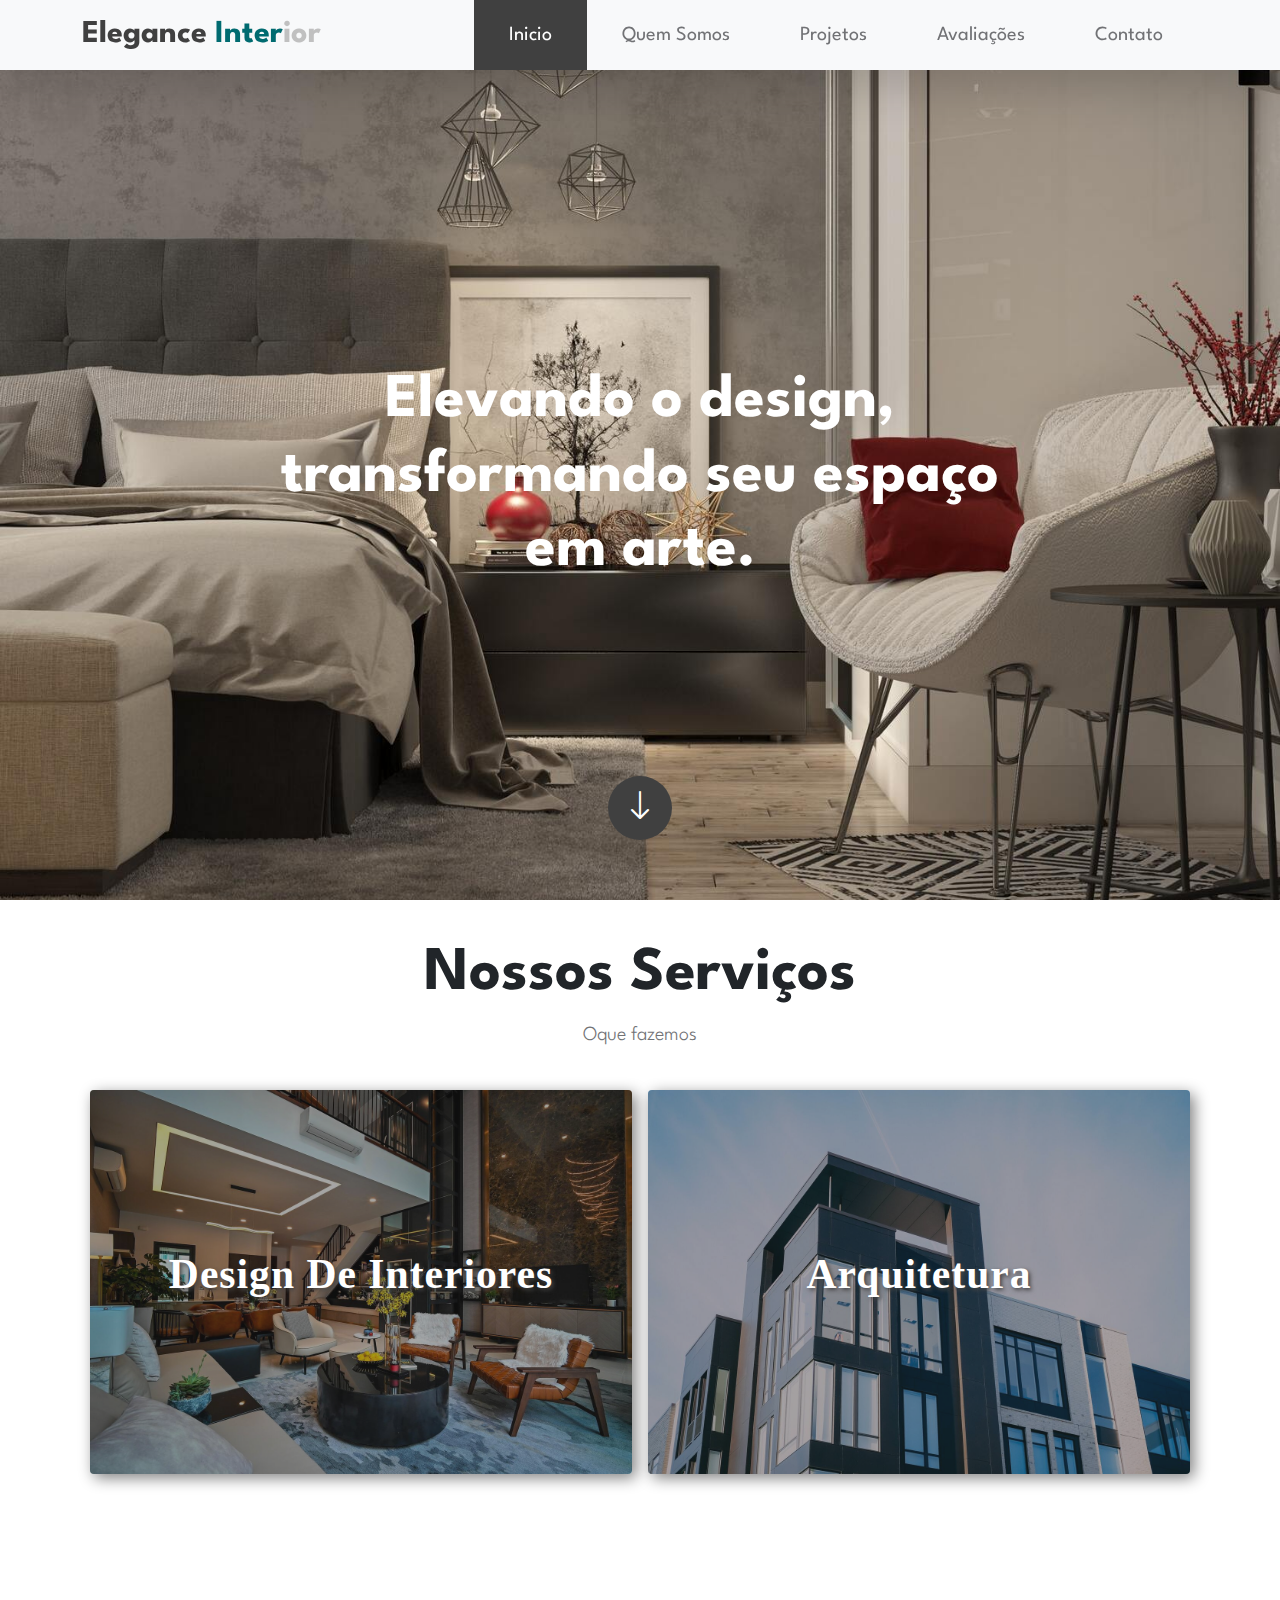
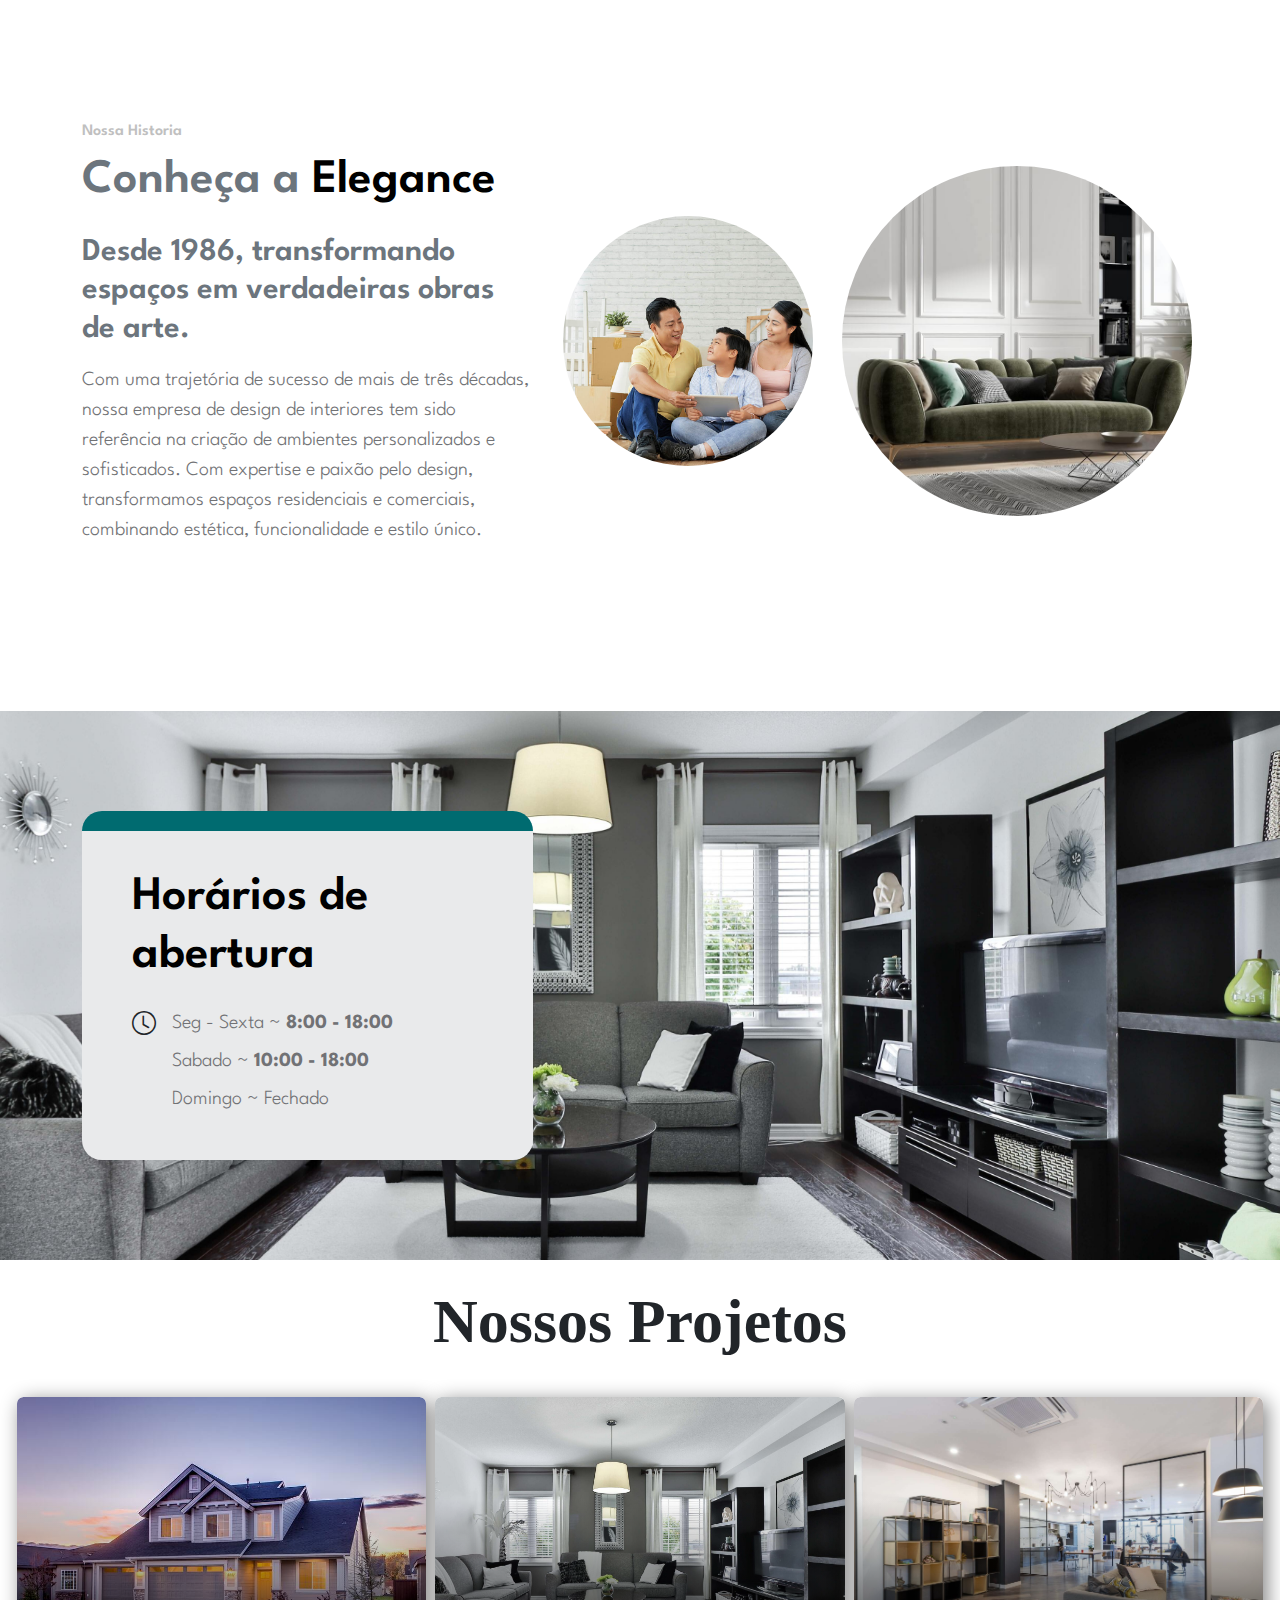
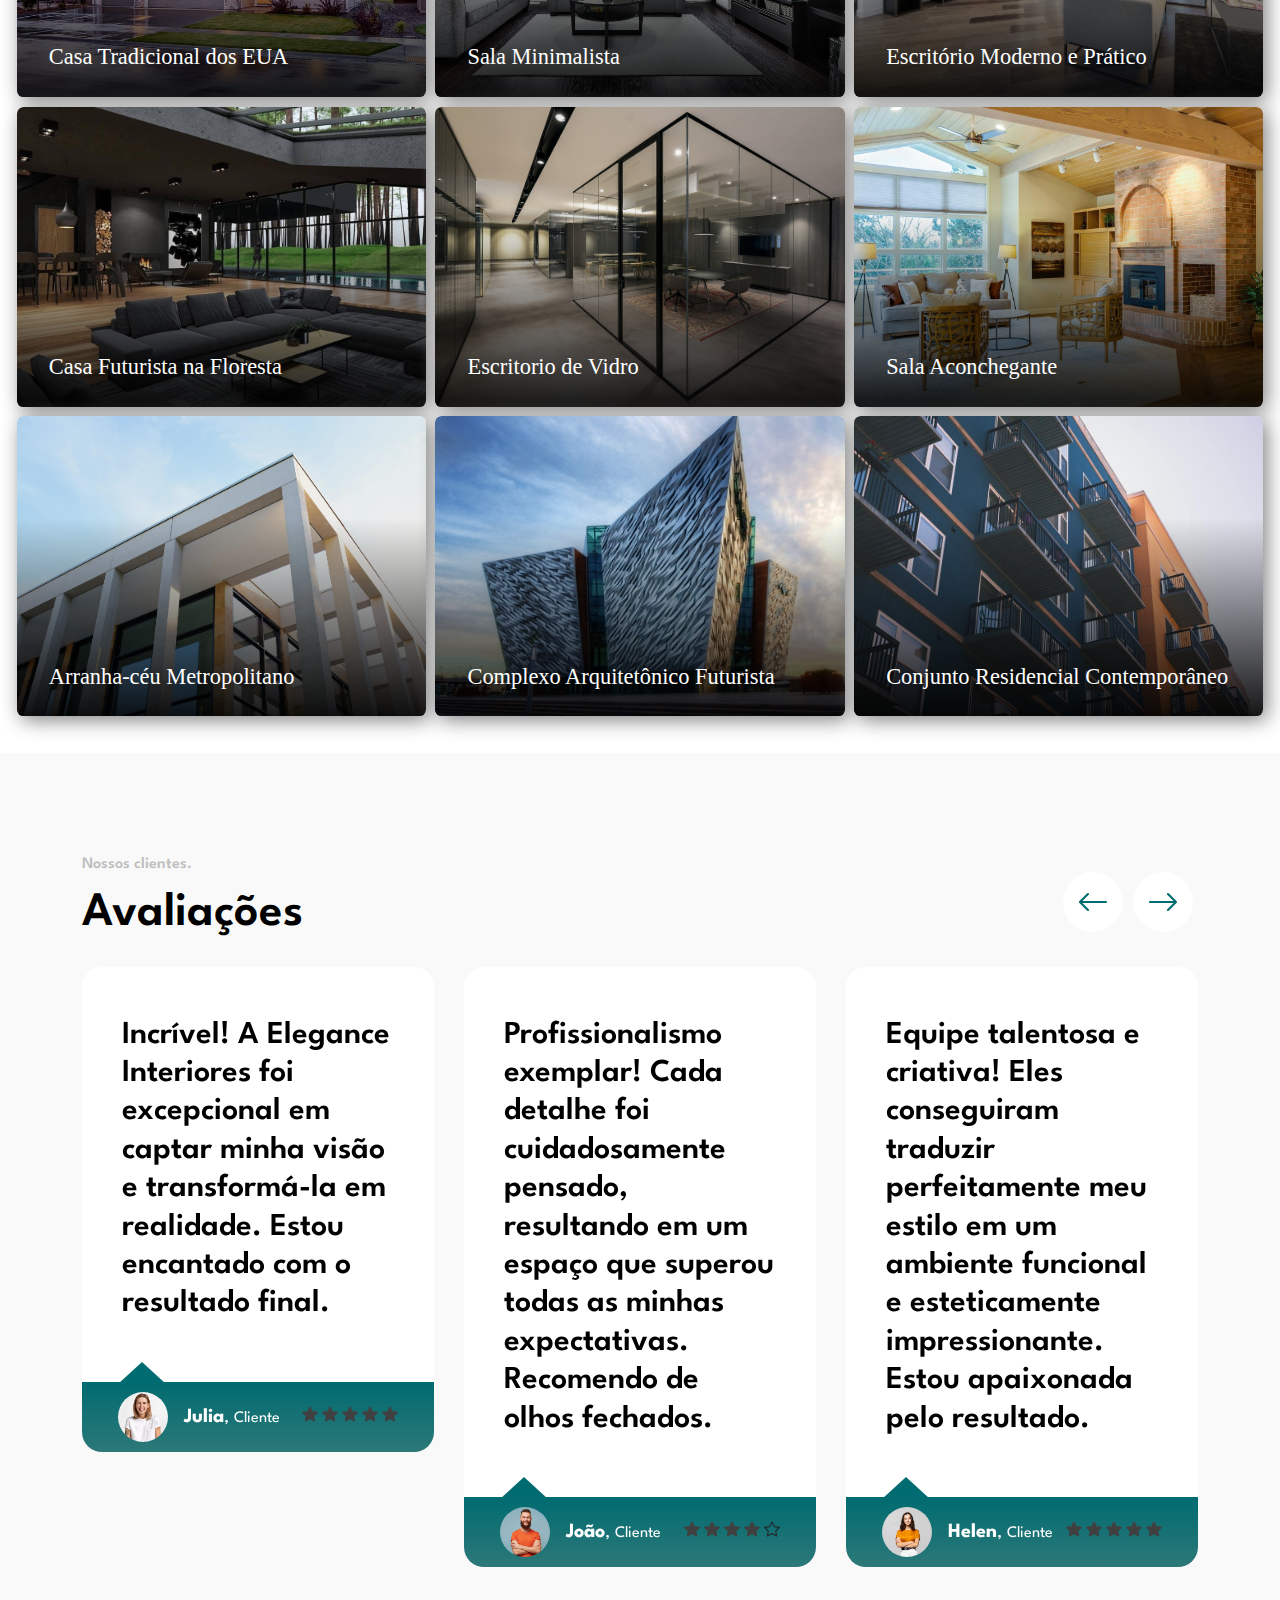
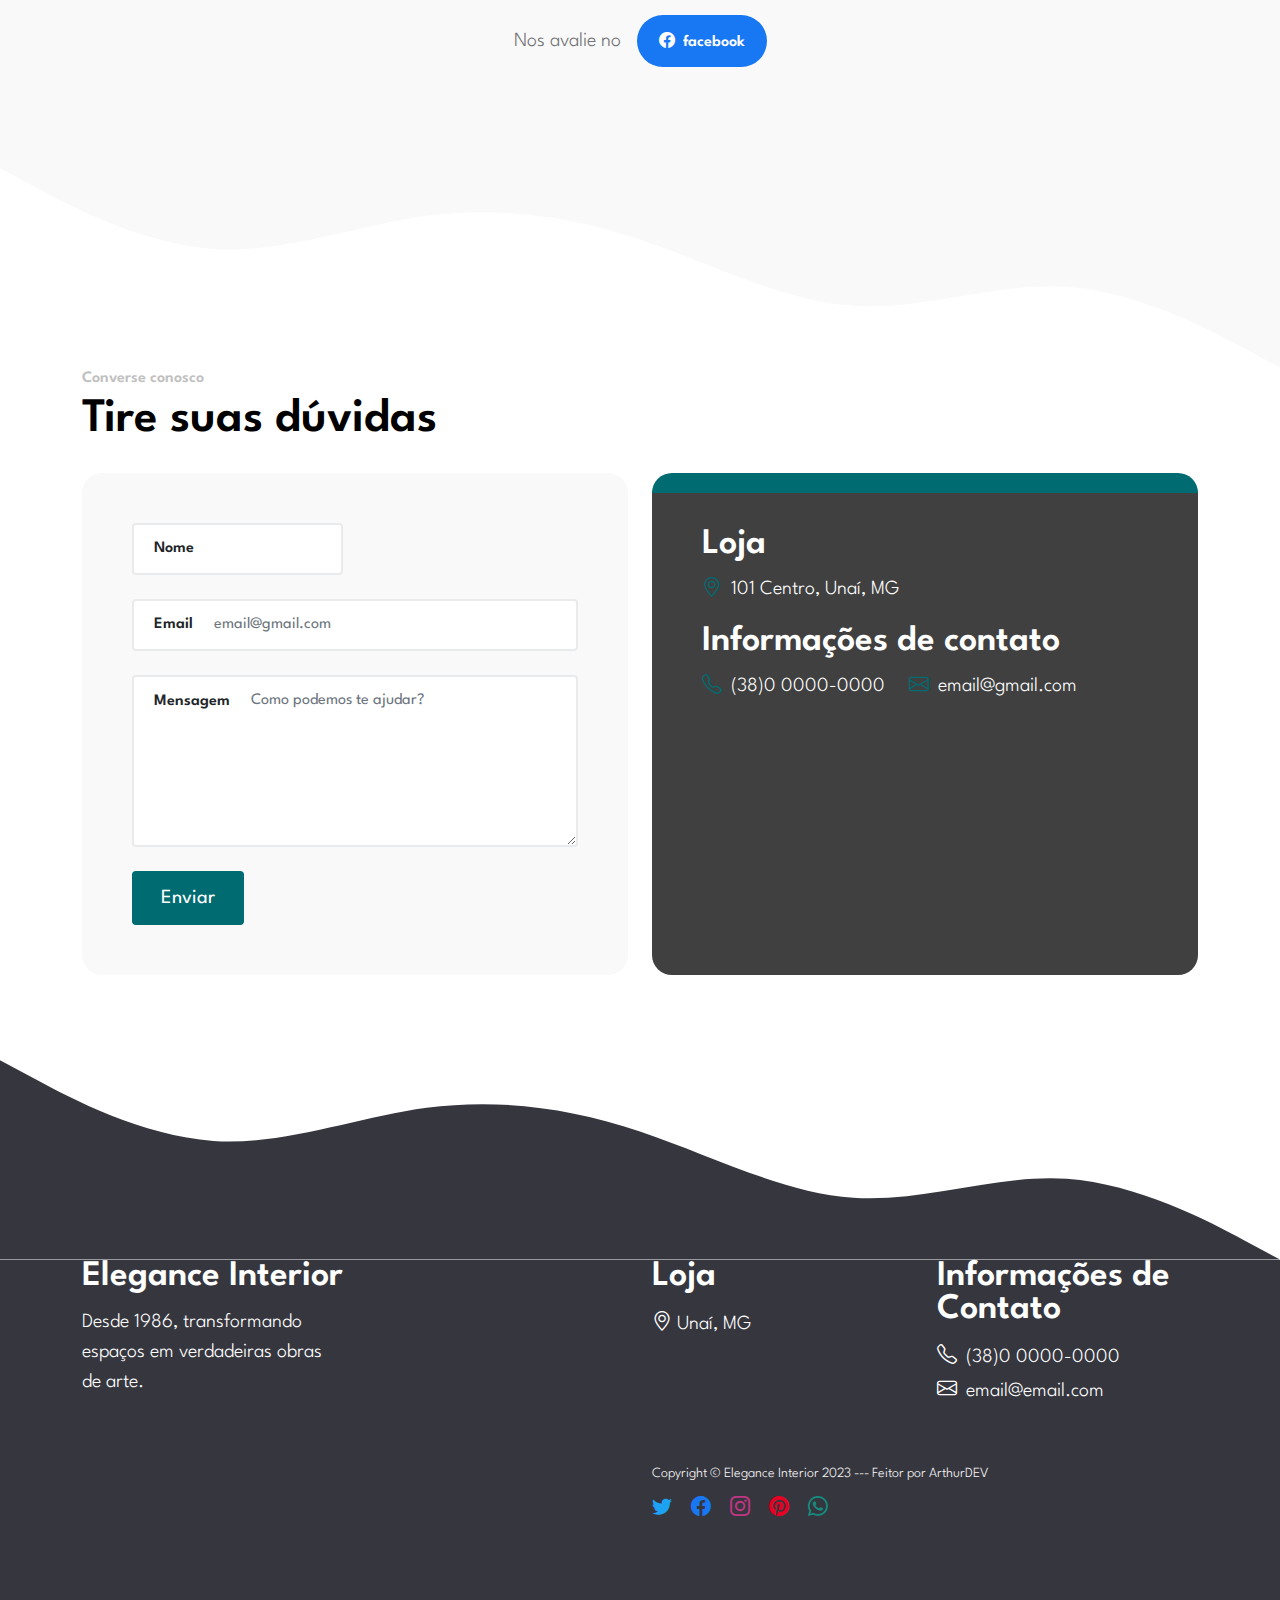
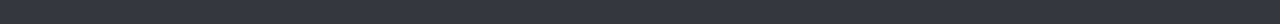
==== commit c030b3e9: "Update index.html" ====
--- a/index.html
+++ b/index.html
@@ -71,7 +71,7 @@
 
                         <div class="col-lg-8 col-12 text-center mx-auto">
                             <div class="hero-section-text">
-                                <small class="section-small-title">Bem vindo a Elegance Interior <i class="hero-icon bi-house"></i></small>
+                                <small class="section-small-title" style="color: #800080;>Bem vindo a Elegance Interior <i class="hero-icon bi-house"></i></small>
 
                                 <h1 class="hero-title text-white mt-2 mb-4">Elevando o design, transformando seu espaço em arte.</h1>
 
@@ -579,4 +579,4 @@
         <script src="js/custom.js"></script>
 
     </body>
-</html>+</html>
